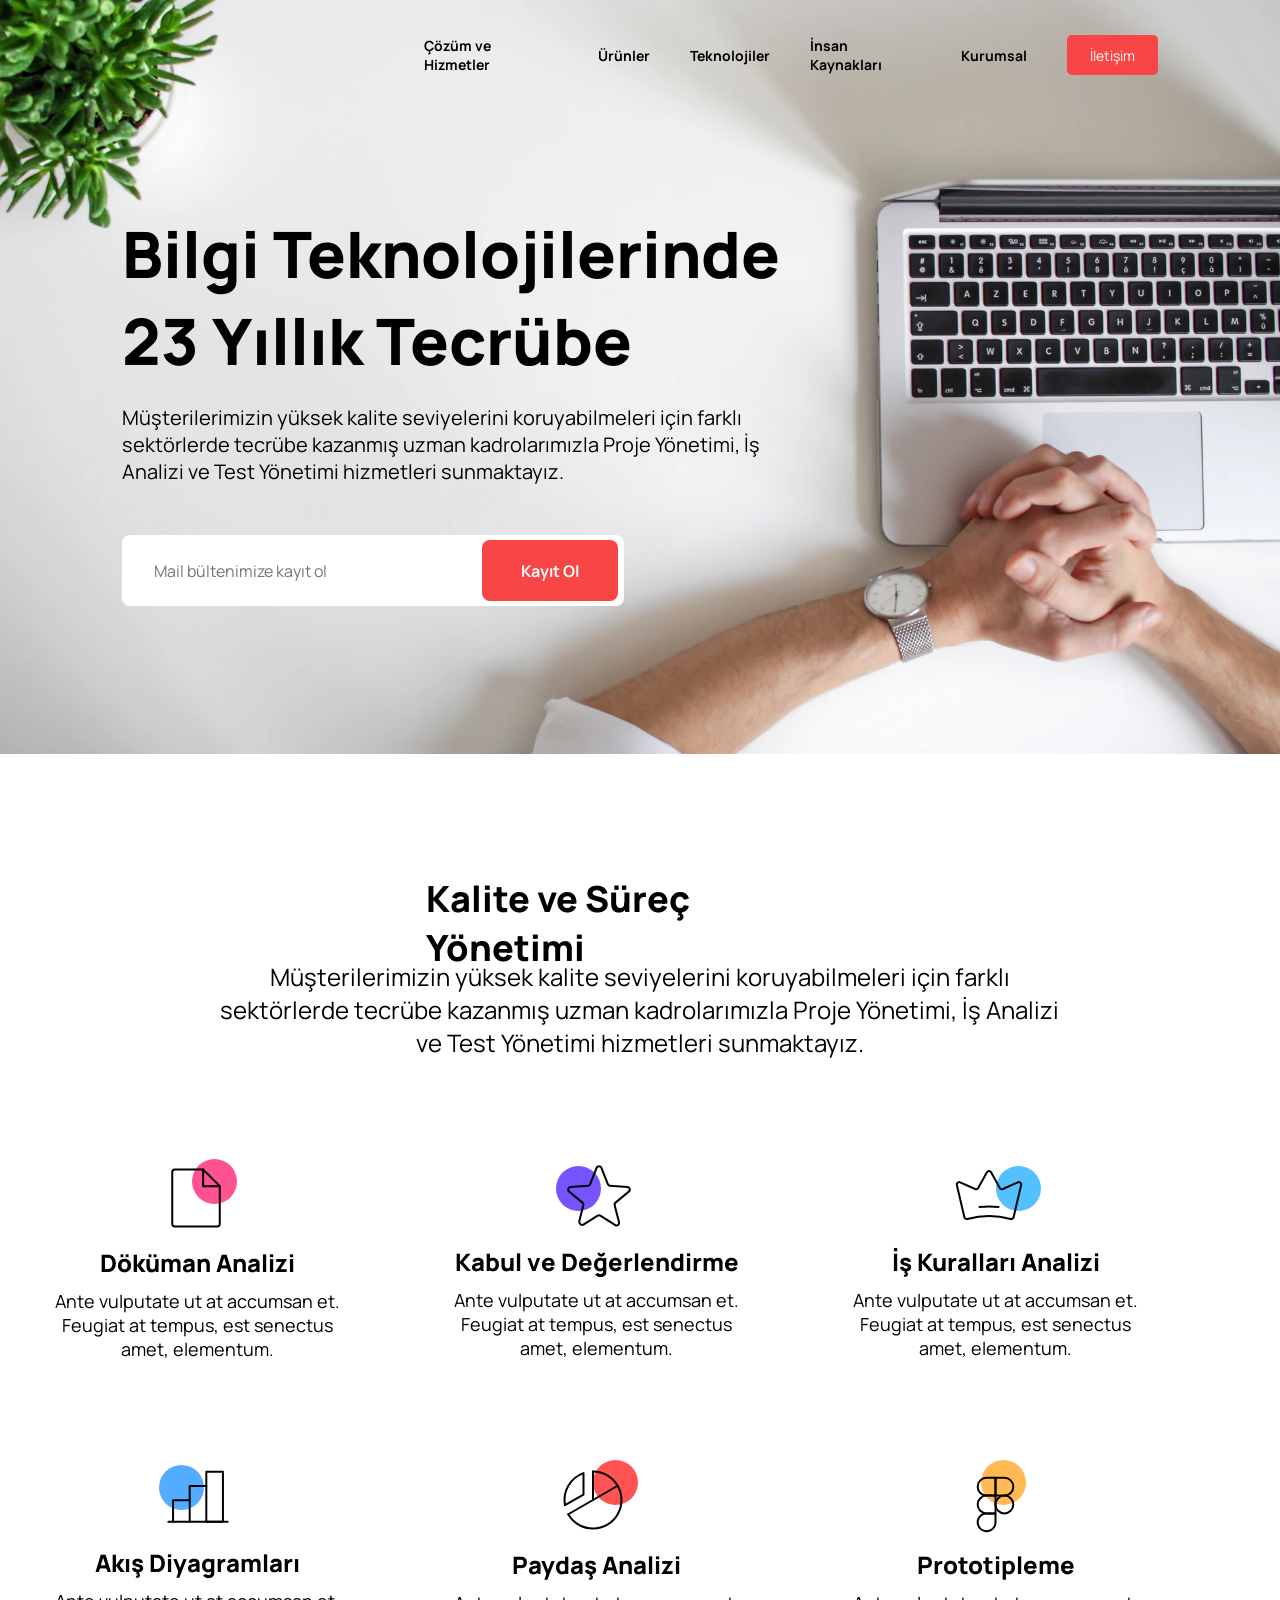
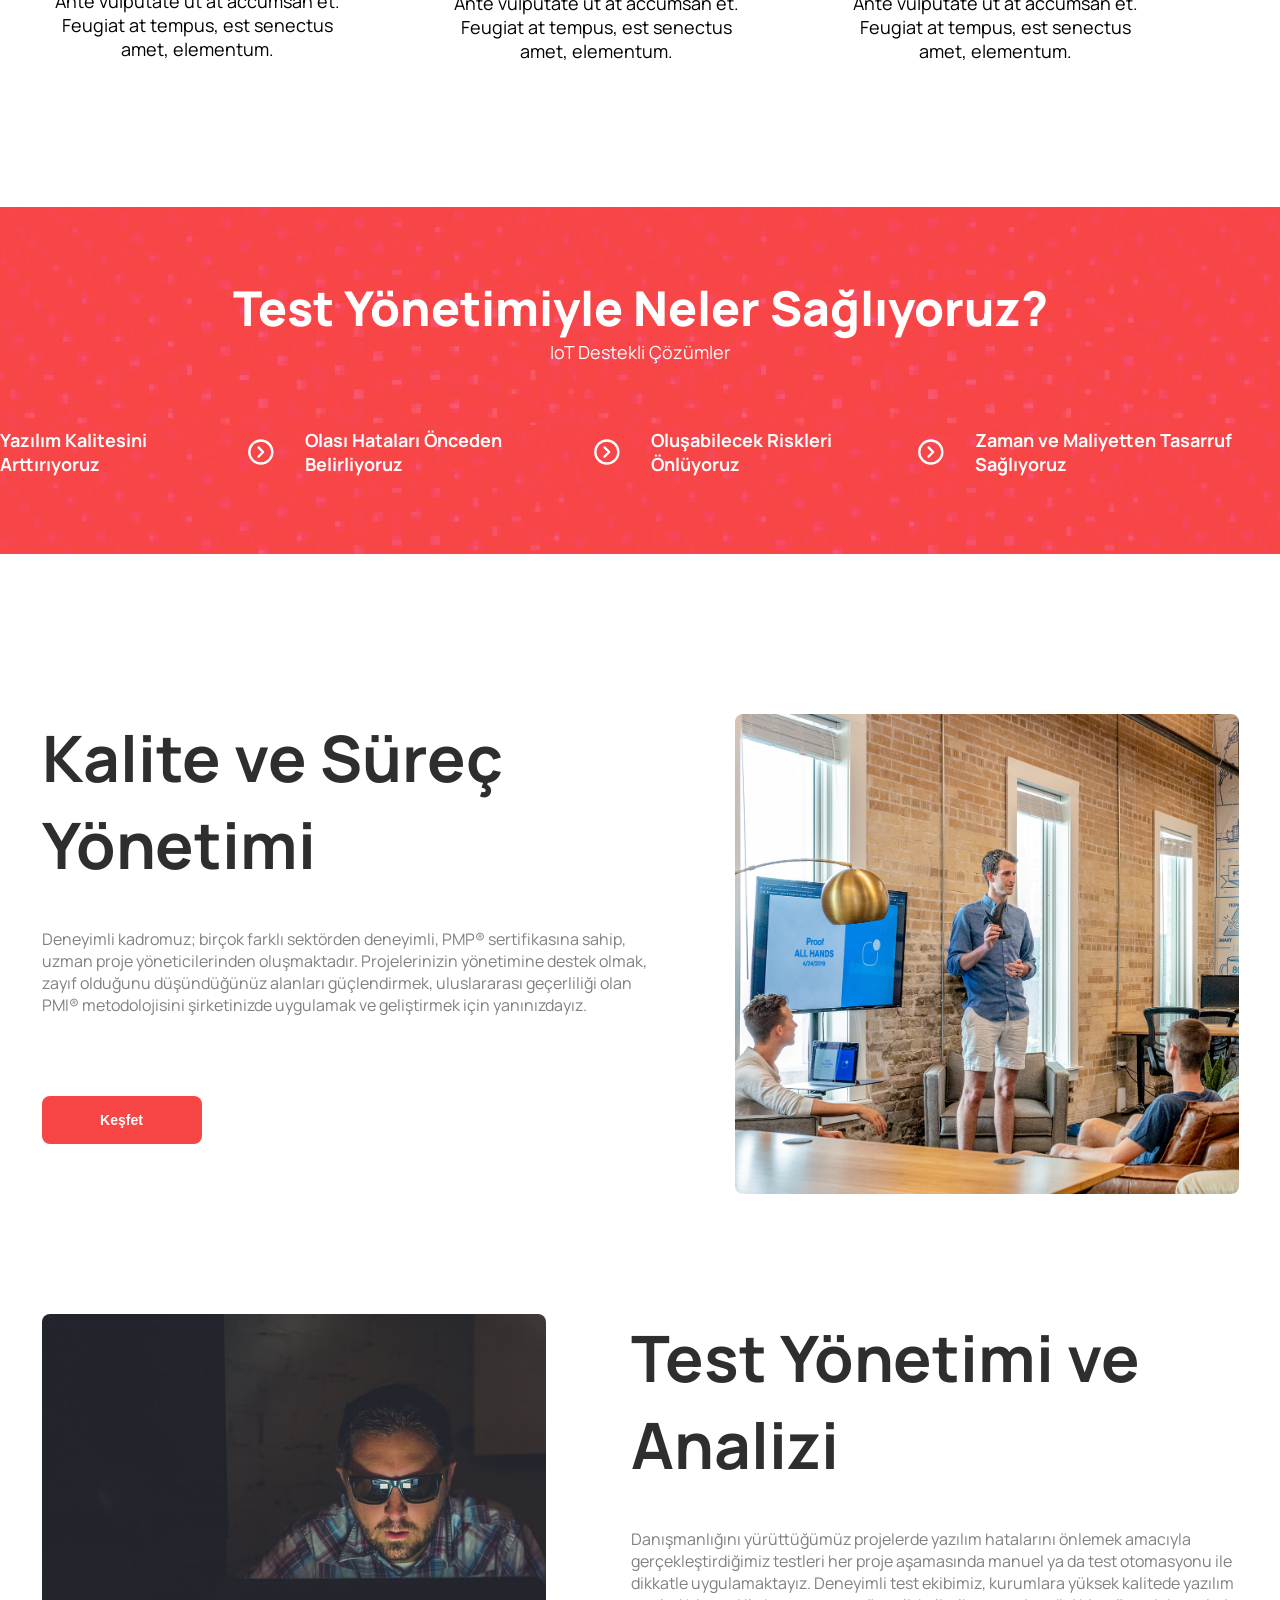
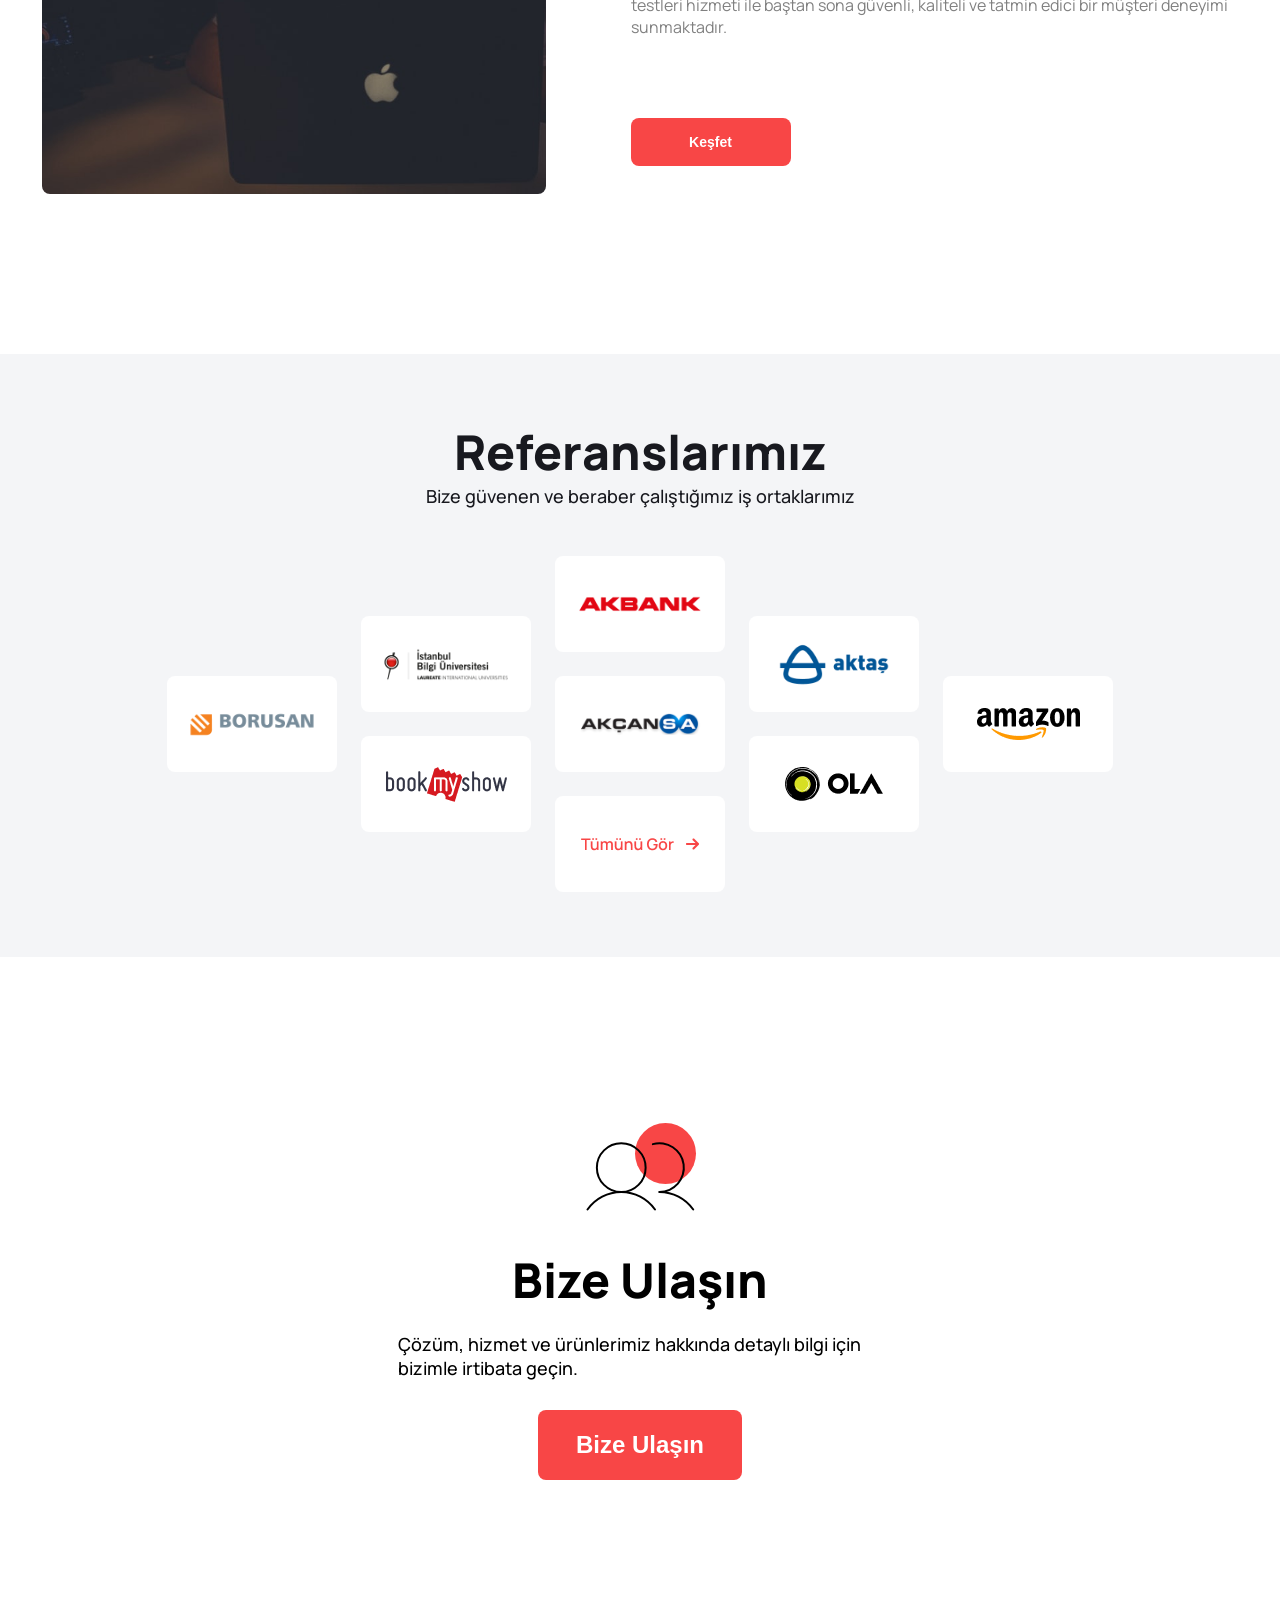
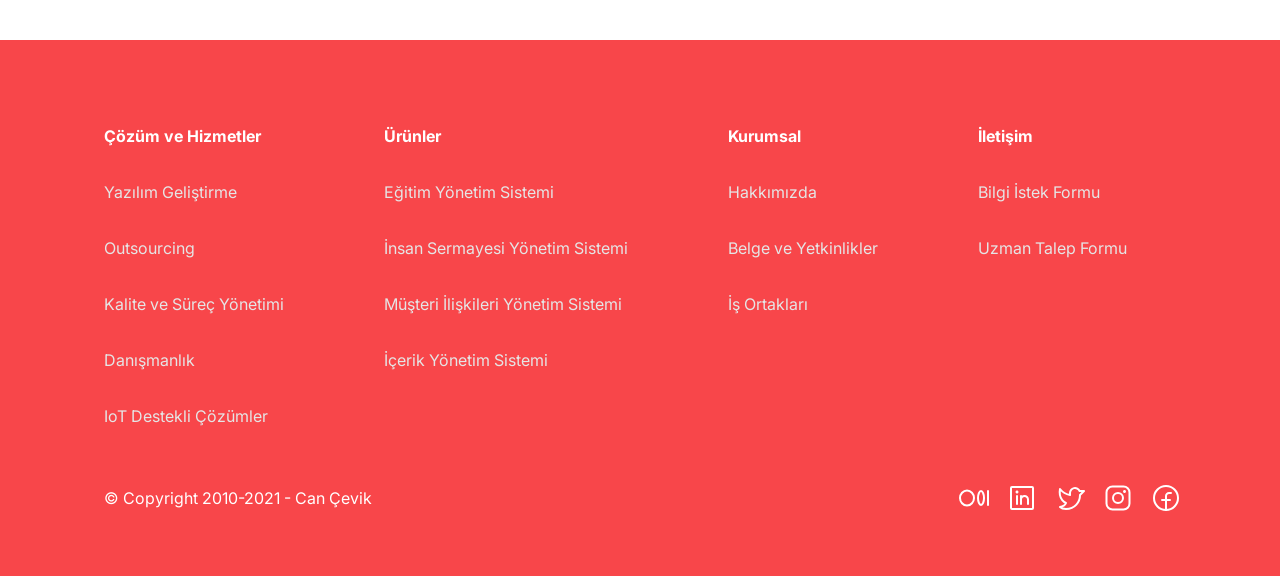
==== index.html @ 9c5945ae "2r tusul" ====
<!doctype html>
<html lang="en">
  <head>
    <meta charset="UTF-8" />
    <meta name="viewport" content="width=device-width, initial-scale=1.0" />
    <title>2r tusul</title>
    <link rel="preconnect" href="https://fonts.googleapis.com" />
    <link rel="preconnect" href="https://fonts.gstatic.com" crossorigin />
    <link
      href="https://fonts.googleapis.com/css2?family=Inter:ital,opsz,wght@0,14..32,100..900;1,14..32,100..900&display=swap"
      rel="stylesheet"
    />
    <link rel="preconnect" href="https://fonts.googleapis.com" />
    <link rel="preconnect" href="https://fonts.gstatic.com" crossorigin />
    <link
      href="https://fonts.googleapis.com/css2?family=Inter:ital,opsz,wght@0,14..32,100..900;1,14..32,100..900&family=Manrope:wght@200..800&display=swap"
      rel="stylesheet"
    />
    <link rel="stylesheet" href="style.css" />
  </head>
  <body>
    <div class="box1">
      <header>
        <nav>
          <div class="nav1">
            <p>Çözüm ve Hizmetler</p>
            <p>Ürünler</p>
            <p>Teknolojiler</p>
            <p>İnsan Kaynakları</p>
            <p>Kurumsal</p>
            <svg
              class="menu"
              xmlns="http://www.w3.org/2000/svg"
              width="32"
              height="32"
              viewBox="0 0 24 24"
              fill="none"
              stroke="currentColor"
              stroke-width="2"
              stroke-linecap="round"
              stroke-linejoin="round"
              class="lucide lucide-menu preview-icon"
            >
              <path d="M4 5h16" />
              <path d="M4 12h16" />
              <path d="M4 19h16" />
            </svg>
          </div>
          <div class="nav2">İletişim</div>
        </nav>
      </header>
      <section>
        <h1>Bilgi Teknolojilerinde 23 Yıllık Tecrübe</h1>
        <p class="sectionp">
          Müşterilerimizin yüksek kalite seviyelerini koruyabilmeleri için
          farklı sektörlerde tecrübe kazanmış uzman kadrolarımızla Proje
          Yönetimi, İş Analizi ve Test Yönetimi hizmetleri sunmaktayız.
        </p>
        <div>
          <input
            class="sectiondivp"
            type="email"
            placeholder="Mail bültenimize kayıt ol"
          />
          <button class="sectionbutton">Kayıt Ol</button>
        </div>
      </section>
    </div>

    <div class="box2">
      <div class="box2a">
        <h2>Kalite ve Süreç Yönetimi</h2>
        <p>
          Müşterilerimizin yüksek kalite seviyelerini koruyabilmeleri için
          farklı sektörlerde tecrübe kazanmış uzman kadrolarımızla Proje
          Yönetimi, İş Analizi ve Test Yönetimi hizmetleri sunmaktayız.
        </p>
      </div>

      <div class="box2b">
        <div class="box2b1">
          <div class="box2b1a"></div>
          <div class="box2b1b">
            <h3>Döküman Analizi</h3>
            <p class="box2bp">
              Ante vulputate ut at accumsan et. Feugiat at tempus, est senectus
              amet, elementum.
            </p>
          </div>
        </div>

        <div class="box2b2">
          <div class="box2b2a"></div>
          <div class="box2b2b">
            <h3>Kabul ve Değerlendirme</h3>
            <p class="box2bpp">
              Ante vulputate ut at accumsan et. Feugiat at tempus, est senectus
              amet, elementum.
            </p>
          </div>
        </div>

        <div class="box2b3">
          <div class="box2b3a"></div>
          <div class="box2b3b">
            <h3>İş Kuralları Analizi</h3>
            <p class="box2bpp">
              Ante vulputate ut at accumsan et. Feugiat at tempus, est senectus
              amet, elementum.
            </p>
          </div>
        </div>

        <div class="box2b4">
          <div class="box2b4a"></div>
          <div class="box2b4b">
            <h3>Akış Diyagramları</h3>
            <p class="box2bpp">
              Ante vulputate ut at accumsan et. Feugiat at tempus, est senectus
              amet, elementum.
            </p>
          </div>
        </div>

        <div class="box2b5">
          <div class="box2b5a"></div>
          <div class="box2b5b">
            <h3>Paydaş Analizi</h3>
            <p class="box2bpp">
              Ante vulputate ut at accumsan et. Feugiat at tempus, est senectus
              amet, elementum.
            </p>
          </div>
        </div>

        <div class="box2b6">
          <div class="box2b6a"></div>
          <div class="box2b6b">
            <h3>Prototipleme</h3>
            <p class="box2bpp">
              Ante vulputate ut at accumsan et. Feugiat at tempus, est senectus
              amet, elementum.
            </p>
          </div>
        </div>
      </div>
    </div>

    <div class="box3">
      <div class="box3a">
        <h2>Test Yönetimiyle Neler Sağlıyoruz?</h2>
        <p>IoT Destekli Çözümler</p>
      </div>
      <div class="box3b">
        <p>Yazılım Kalitesini Arttırıyoruz</p>
        <svg
          xmlns="http://www.w3.org/2000/svg"
          width="32"
          height="32"
          viewBox="0 0 24 24"
          fill="none"
          stroke="currentColor"
          stroke-width="2"
          stroke-linecap="round"
          stroke-linejoin="round"
          class="lucide lucide-circle-chevron-right preview-icon"
        >
          <circle cx="12" cy="12" r="10" />
          <path d="m10 8 4 4-4 4" />
        </svg>
        <p>Olası Hataları Önceden Belirliyoruz</p>
        <svg
          xmlns="http://www.w3.org/2000/svg"
          width="32"
          height="32"
          viewBox="0 0 24 24"
          fill="none"
          stroke="currentColor"
          stroke-width="2"
          stroke-linecap="round"
          stroke-linejoin="round"
          class="lucide lucide-circle-chevron-right preview-icon"
        >
          <circle cx="12" cy="12" r="10" />
          <path d="m10 8 4 4-4 4" />
        </svg>
        <p>Oluşabilecek Riskleri Önlüyoruz</p>
        <svg
          xmlns="http://www.w3.org/2000/svg"
          width="32"
          height="32"
          viewBox="0 0 24 24"
          fill="none"
          stroke="currentColor"
          stroke-width="2"
          stroke-linecap="round"
          stroke-linejoin="round"
          class="lucide lucide-circle-chevron-right preview-icon"
        >
          <circle cx="12" cy="12" r="10" />
          <path d="m10 8 4 4-4 4" />
        </svg>
        <p>Zaman ve Maliyetten Tasarruf Sağlıyoruz</p>
      </div>
    </div>
    <div class="box4">
      <div class="box4a">
        <div class="box4a1">
          <h1>Kalite ve Süreç Yönetimi</h1>
          <p>
            Deneyimli kadromuz; birçok farklı sektörden deneyimli, PMP®
            sertifikasına sahip, uzman proje yöneticilerinden oluşmaktadır.
            Projelerinizin yönetimine destek olmak, zayıf olduğunu düşündüğünüz
            alanları güçlendirmek, uluslararası geçerliliği olan PMI®
            metodolojisini şirketinizde uygulamak ve geliştirmek için
            yanınızdayız.
          </p>
          <button>Keşfet</button>
        </div>
        <div class="box4a2"></div>
      </div>
      <div class="box4b">
        <div class="box4b1"></div>
        <div class="box4b2">
          <h1 class="box4b2h1">Test Yönetimi ve Analizi</h1>
          <h1 class="box4b2h11">Kalite ve Süreç Yönetimi</h1>
          <p class="box4b2p">
            Danışmanlığını yürüttüğümüz projelerde yazılım hatalarını önlemek
            amacıyla gerçekleştirdiğimiz testleri her proje aşamasında manuel ya
            da test otomasyonu ile dikkatle uygulamaktayız. Deneyimli test
            ekibimiz, kurumlara yüksek kalitede yazılım testleri hizmeti ile
            baştan sona güvenli, kaliteli ve tatmin edici bir müşteri deneyimi
            sunmaktadır.
          </p>
          <p class="box4b2pp">
            Deneyimli kadromuz; birçok farklı sektörden deneyimli, PMP®
            sertifikasına sahip, uzman proje yöneticilerinden oluşmaktadır.
            Projelerinizin yönetimine destek olmak, zayıf olduğunu düşündüğünüz
            alanları güçlendirmek, uluslararası geçerliliği olan PMI®
            metodolojisini şirketinizde uygulamak ve geliştirmek için
            yanınızdayız.
          </p>
          <button>Keşfet</button>
        </div>
      </div>
    </div>
    <div class="box5">
      <div class="box5a">
        <h2>Referanslarımız</h2>
        <p>Bize güvenen ve beraber çalıştığımız iş ortaklarımız</p>
      </div>
      <div class="box5b">
        <div class="box5b1">
          <img class="box5b1img" src="./box5b1.png" alt="" />
        </div>
        <div class="box5b2">
          <div class="box5b2a">
            <img class="box5b2img1" src="./box5b2a.png" alt="" />
          </div>
          <div class="box5b2b">
            <img class="box5b2img2" src="./box5b2b.png" alt="" />
          </div>
        </div>
        <div class="box5b3">
          <div class="box5b3a">
            <img class="box5b3img1" src="./box5b3a.png" alt="" />
          </div>
          <div class="box5b3b">
            <img class="box5b3img2" src="./box5b3b.png" alt="" />
          </div>
          <div class="box5b3c">
            <img class="box5b3img3" src="./box5b3c.png" alt="" />
          </div>
        </div>
        <div class="box5b4">
          <div class="box5b4a">
            <img class="box5b4img1" src="./box5b4a.png" alt="" />
          </div>
          <div class="box5b4b">
            <img class="box5b4img2" src="./box5b4b.png" alt="" />
          </div>
        </div>
        <div class="box5b5">
          <img class="box5b5img" src="./box5b5.png" alt="" />
        </div>
      </div>
    </div>
    <div class="box6">
      <div class="box6div"></div>
      <h2>Bize Ulaşın</h2>
      <p>
        Çözüm, hizmet ve ürünlerimiz hakkında detaylı bilgi için bizimle
        irtibata geçin.
      </p>
      <button>Bize Ulaşın</button>
    </div>
    <footer>
      <div class="footerdiv1">
        <div class="footerdiv1a">
          <p class="footerdivP">Çözüm ve Hizmetler</p>
          <p>Yazılım Geliştirme</p>
          <p>Outsourcing</p>
          <p>Kalite ve Süreç Yönetimi</p>
          <p>Danışmanlık</p>
          <p>IoT Destekli Çözümler</p>
        </div>
        <div class="footerdiv1b">
          <p class="footerdivP">Ürünler</p>
          <p>Eğitim Yönetim Sistemi</p>
          <p>İnsan Sermayesi Yönetim Sistemi</p>
          <p>Müşteri İlişkileri Yönetim Sistemi</p>
          <p>İçerik Yönetim Sistemi</p>
        </div>
        <div class="footerdiv1c">
          <p class="footerdivP">Kurumsal</p>
          <p>Hakkımızda</p>
          <p>Belge ve Yetkinlikler</p>
          <p>İş Ortakları</p>
        </div>
        <div class="footerdiv1d">
          <p class="footerdivP">İletişim</p>
          <p>Bilgi İstek Formu</p>
          <p>Uzman Talep Formu</p>
        </div>
      </div>
      <div class="footerdiv2">
        <p class="footerp">© Copyright 2010-2021 - Can Çevik</p>
        <div class="footerlogo">
          <img src="./box7aMediumLogo.svg" alt="" />
          <img src="./box7bLinkedinLogo.svg" alt="" />
          <img src="./box7cTwitterLogo.svg" alt="" />
          <img src="./box7dInstagramLogo.svg" alt="" />
          <img src="./box7eFacebookLogo.svg" alt="" />
        </div>
      </div>
    </footer>
  </body>
</html>
---- style.css ----
* {
  padding: 0;
  margin: 0;
  box-sizing: border-box;
}
.box1 {
  height: 754px;
  background-image: url(./2r\ tusul\ box1\ zurag.png);
  background-position: center;
  background-size: cover;
}
header {
  height: 75px;
  display: flex;
  justify-content: flex-end;
  padding-top: 35px;
  padding-right: 122px;
}
nav {
  display: flex;
  gap: 40px;
  align-items: center;
}
.nav1 {
  width: 603px;
  height: 20px;
  gap: 40px;
  font-size: 14px;
  font-weight: 700;
  color: #000000;
  font-family: "manrope";
  display: flex;
  align-items: center;
}
.menu {
  display: none;
}
.nav1 p {
  font-style: "manrope";
  font-size: 14px;
  font-weight: 700;
  color: #000000;
}
.nav2 {
  width: 91px;
  height: 40px;
  background-color: #f84646;
  color: #ffffff;
  font-family: "manrope";
  font-size: 700;
  font-size: 14px;
  display: flex;
  align-items: center;
  justify-content: center;
  border-radius: 5px;
}
section {
  display: flex;
  flex-direction: column;
  gap: 20px;
  width: 787px;
  height: 531px;
  padding-top: 135px;
  padding-left: 122px;
}
section h1 {
  font-size: 64px;
  font-weight: 800;
  font-family: "manrope";
}
.sectionp {
  font-size: 20px;
  font-weight: 400;
  font-family: "manrope";
  padding-bottom: 30px;
}
section div {
  width: 502px;
  height: 73px;
  display: flex;
  align-items: center;
  justify-content: space-between;
  background-color: white;
  border-radius: 8px;
}
.sectiondivp {
  border: 0px;
  width: 210px;
  font-size: 16px;
  font-weight: 400;
  font-family: "manrope";
  padding-left: 32px;
  color: #00000063;
  display: flex;
  align-items: center;
  justify-content: center;
}
.sectionbutton {
  width: 136px;
  height: 61px;
  border-radius: 8px;
  background-color: #f84646;
  display: flex;
  align-items: center;
  justify-content: center;
  margin-right: 6px;
  font-weight: 700;
  font-size: 16px;
  font-family: "manrope";
  color: white;
  border: 0px;
}

.box2 {
  padding: 120px 144px 140px 143px;
  display: flex;
  flex-direction: column;
  justify-content: center;
  align-items: center;
  gap: 90px;
}
.box2a {
  width: 994px;
  display: flex;
  justify-content: center;
  align-items: center;
  flex-direction: column;
  gap: 30px;
}
.box2a h2 {
  width: 428px;
  height: 56px;
  font-weight: 800;
  font-size: 36px;
  font-family: "manrope";
}
.box2a p {
  width: 852px;
  height: 109px;
  text-align: center;
  font-weight: 400;
  font-size: 24px;
  font-family: "manrope";
}
.box2b {
  width: 1200px;
  height: 508px;
  display: flex;
  flex-wrap: wrap;
  gap: 83px;
}
.box2b1 {
  display: flex;
  flex-direction: column;
  justify-conten: center;
  align-items: center;
  gap: 10px;
  width: 316px;
  height: 214px;
}
.box2b1a {
  width: 79px;
  height: 77px;
  background-image: url(./box2:1file-icon.svg);
}
.box2b1b {
  display: flex;
  flex-wrap: wrap;
  justify-content: center;
  gap: 10px;
}
.box2b1b h3 {
  font-family: "manrope";
  font-weight: 800;
  font-size: 24px;
}
.box2bp {
  height: 84px;
  font-weight: 400;
  font-size: 18px;
  font-family: "manrope";
  text-align: center;
}

.box2b2 {
  display: flex;
  flex-direction: column;
  justify-conten: center;
  align-items: center;
  gap: 10px;
  width: 316px;
  height: 203px;
}
.box2b2a {
  width: 81px;
  height: 76px;
  background-image: url(./box2:2od.svg);
}
.box2b2b {
  display: flex;
  flex-wrap: wrap;
  justify-content: center;
  gap: 10px;
}
.box2b2b h3 {
  font-family: "manrope";
  font-weight: 800;
  font-size: 24px;
}
.box2b2b p {
  font-weight: 400;
  font-size: 18px;
  font-family: "manrope";
  text-align: center;
}

.box2b3 {
  display: flex;
  flex-direction: column;
  justify-conten: center;
  align-items: center;
  gap: 10px;
  width: 316px;
  height: 203px;
}
.box2b3a {
  width: 90px;
  height: 76px;
  background-image: url(./box2:3titem.svg);
}
.box2b3b {
  display: flex;
  flex-wrap: wrap;
  justify-content: center;
  gap: 10px;
}
.box2b3b h3 {
  font-family: "manrope";
  font-weight: 800;
  font-size: 24px;
}
.box2b3b p {
  font-weight: 400;
  font-size: 18px;
  font-family: "manrope";
  text-align: center;
}

.box2b4 {
  display: flex;
  flex-direction: column;
  justify-conten: center;
  align-items: center;
  gap: 10px;
  width: 316px;
  height: 203px;
}
.box2b4a {
  width: 77px;
  height: 76px;
  background-image: url(./box2:4chart.svg);
}
.box2b4b {
  display: flex;
  flex-wrap: wrap;
  justify-content: center;
  gap: 10px;
}
.box2b4b h3 {
  font-family: "manrope";
  font-weight: 800;
  font-size: 24px;
}
.box2b4b p {
  font-weight: 400;
  font-size: 18px;
  font-family: "manrope";
  text-align: center;
}

.box2b5 {
  display: flex;
  flex-direction: column;
  justify-conten: center;
  align-items: center;
  gap: 10px;
  width: 316px;
  height: 203px;
}
.box2b5a {
  width: 83px;
  height: 78px;
  background-image: url(./box2:5pie-chart.svg);
}
.box2b5b {
  display: flex;
  flex-wrap: wrap;
  justify-content: center;
  gap: 10px;
}
.box2b5b h3 {
  font-family: "manrope";
  font-weight: 800;
  font-size: 24px;
}
.box2b5b p {
  font-weight: 400;
  font-size: 18px;
  font-family: "manrope";
  text-align: center;
}

.box2b6 {
  display: flex;
  flex-direction: column;
  justify-conten: center;
  align-items: center;
  gap: 10px;
  width: 316px;
  height: 203px;
}
.box2b6a {
  width: 67px;
  height: 78px;
  background-image: url(./box2:6figma-logo.svg);
}
.box2b6b {
  display: flex;
  flex-wrap: wrap;
  justify-content: center;
  gap: 10px;
}
.box2b6b h3 {
  font-family: "manrope";
  font-weight: 800;
  font-size: 24px;
}
.box2b6b p {
  font-weight: 400;
  font-size: 18px;
  font-family: "manrope";
  text-align: center;
}

.box3 {
  display: flex;
  justify-content: center;
  flex-direction: column;
  align-items: center;
  gap: 64px;
  padding: 68px 0px 78px 0px;
  background-image: url(./box3background.png);
}
.box3a {
  display: flex;
  flex-direction: column;
  justify-content: center;
  align-items: center;
}
.box3a h2 {
  font-weight: 800;
  font-size: 48px;
  font-family: "manrope";
  color: white;
}
.box3a p {
  font-weight: 400;
  font-size: 18px;
  font-family: "manrope";
  color: white;
}
.box3b {
  display: flex;
  color: white;
  align-items: center;
  justify-content: center;
  gap: 30px;
}
.box3b p {
  font-weight: 700;
  font-size: 18px;
  font-family: "manrope";
}
.box3b svg {
  width:;
  height:;
}

.box4 {
  display: flex;
  flex-direction: column;
  align-items: center;
  justify-content: center;
  font-family: "manrope";
  padding: 160px 122px;
  gap: 120px;
}
.box4a {
  display: flex;
  gap: 85px;
}
.box4a1 {
  width: 608px;
  height: 480px;
}
.box4a1 h1 {
  color: #2e2e2e;
  font-weight: 700;
  font-size: 64px;
}
.box4a1 p {
  color: #808080;
  padding-top: 40px;
  padding-bottom: 80px;
  font-weight: 400;
  font-size: 16px;
}
.box4a1 button {
  width: 160px;
  height: 48px;
  background-color: #f84646;
  border-radius: 8px;
  display: flex;
  align-items: center;
  justify-content: center;
  color: white;
  font-weight: 600;
  font-size: 14px;
  border: 0px;
}
.box4a2 {
  width: 504px;
  height: 480px;
  background-image: url(./box4:1.png);
  ackground-position: center;
  background-size: cover;
  border-radius: 8px;
}

.box4b {
  display: flex;
  gap: 85px;
}
.box4b2 {
  width: 608px;
  height: 480px;
}
.box4b2h1 {
  color: #2e2e2e;
  font-weight: 700;
  font-size: 64px;
}
.box4b2h11 {
  font-weight: 700;
  font-size: 58px;
  font-family: "manrope";
  color: #2e2e2e;
  display: none;
}
.box4b2p {
  color: #808080;
  padding-top: 40px;
  padding-bottom: 80px;
  font-weight: 400;
  font-size: 16px;
}
.box4b2pp {
  color: #808080;
  font-weight: 400;
  font-size: 14px;
  display: none;
}
.box4b2 button {
  width: 160px;
  height: 48px;
  background-color: #f84646;
  border-radius: 8px;
  display: flex;
  align-items: center;
  justify-content: center;
  color: white;
  font-weight: 600;
  font-size: 14px;
  border: 0px;
}
.box4b1 {
  width: 504px;
  height: 480px;
  background-image: url(./box4:2.jpg);
  ackground-position: center;
  background-size: cover;
  border-radius: 8px;
}

.box5 {
  height: 603px;
  display: flex;
  flex-direction: column;
  gap: 48px;
  align-items: center;
  justify-content: center;
  background-color: #f4f5f7;
  font-family: "manrope";
}
.box5a {
  display: flex;
  flex-direction: column;
  align-items: center;
}
.box5a h2 {
  font-weight: 800;
  font-size: 48px;
  color: #18191f;
}
.box5a p {
  font-weight: 500;
  font-size: 18px;
  color: #18191f;
}
.box5b {
  align-items: center;
  display: flex;
  gap: 24px;
}
.box5b1 {
  display: flex;
  align-items: center;
  justify-content: center;
  background-color: white;
  border-radius: 8px;
  width: 170px;
  height: 96px;
}
.box5b1img {
  width: 134px;
  height: 67px;
}

.box5b2 {
  display: flex;
  flex-direction: column;
  gap: 24px;
  align-items: center;
  justify-content: center;
  width: 170px;
  height: 216px;
}
.box5b2a {
  display: flex;
  align-items: center;
  justify-content: center;
  width: 170px;
  height: 96px;
  background-color: white;
  border-radius: 8px;
}
.box5b2img1 {
  width: 134px;
  height: 67px;
}
.box5b2b {
  display: flex;
  align-items: center;
  justify-content: center;
  width: 170px;
  height: 96px;
  background-color: white;
  border-radius: 8px;
}
.box5b2img2 {
  width: 123px;
  height: 37px;
}

.box5b3 {
  display: flex;
  flex-direction: column;
  gap: 24px;
  align-items: center;
  justify-content: center;
  width: 170px;
  height: 336px;
}
.box5b3a {
  display: flex;
  align-items: center;
  justify-content: center;
  width: 170px;
  height: 96px;
  background-color: white;
  border-radius: 8px;
}
.box5b3img1 {
  width: 132px;
  height: 66px;
}
.box5b3b {
  display: flex;
  align-items: center;
  justify-content: center;
  width: 170px;
  height: 96px;
  background-color: white;
  border-radius: 8px;
}
.box5b3img2 {
  width: 132px;
  height: 66px;
}
.box5b3c {
  display: flex;
  align-items: center;
  justify-content: center;
  width: 170px;
  height: 96px;
  background-color: white;
  border-radius: 8px;
}
.box5b3img3 {
  width: 167px;
  height: 52px;
}

.box5b4 {
  display: flex;
  flex-direction: column;
  gap: 24px;
  align-items: center;
  justify-content: center;
  width: 170px;
  height: 216px;
}
.box5b4a {
  display: flex;
  align-items: center;
  justify-content: center;
  width: 170px;
  height: 96px;
  background-color: white;
  border-radius: 8px;
}
.box5b4img1 {
  width: 118px;
  height: 59px;
}
.box5b4b {
  display: flex;
  align-items: center;
  justify-content: center;
  width: 170px;
  height: 96px;
  background-color: white;
  border-radius: 8px;
}
.box5b4img2 {
  width: 98px;
  height: 34px;
}

.box5b5 {
  display: flex;
  align-items: center;
  justify-content: center;
  background-color: white;
  border-radius: 8px;
  width: 170px;
  height: 96px;
}
.box5b5img {
  width: 103px;
  height: 32px;
}

.box6 {
  display: flex;
  align-items: center;
  justify-content: center;
  flex-direction: column;
  padding: 160px 398px;
}
.box6div {
  width: 120px;
  height: 120px;
  background-image: url(./box6\ UsersLogo.svg);
  background-position: center;
  background-size: cover;
}
.box6 h2 {
  padding-top: 10px;
  font-weight: 800;
  font-size: 48px;
  font-family: "manrope";
}
.box6 p {
  padding-top: 20px;
  padding-bottom: 30px;
  font-weight: 500;
  font-size: 18px;
  font-family: "manrope";
}
.box6 button {
  width: 204px;
  height: 70px;
  border-radius: 8px;
  background-color: #f84646;
  border: 0px;
  display: flex;
  align-items: center;
  justify-content: center;
  color: white;
  font-weight: 600;
  font-size: 24px;
}

footer {
  font-size: 16px;
  font-family: "inter";
  height: 536px;
  background-color: #f8464a;
}
.footerdiv1 {
  display: flex;
  align-items: flex-start;
  gap: 100px;
  padding-top: 80px;
  padding-left: 104px;
}
.footerdivP {
  font-weight: 700;
  color: white;
}
.footerdiv1a {
  color: #e5e5e5;
  display: flex;
  flex-direction: column;
  gap: 24px;
  align-items: flex-start;
}
.footerdiv1a p {
  display: flex;
  align-items: center;
  height: 32px;
}
.footerdiv1b {
  color: #e5e5e5;
  display: flex;
  flex-direction: column;
  gap: 24px;
  align-items: flex-start;
}
.footerdiv1b p {
  display: flex;
  align-items: center;
  height: 32px;
}
.footerdiv1c {
  color: #e5e5e5;
  display: flex;
  flex-direction: column;
  gap: 24px;
  align-items: flex-start;
}
.footerdiv1c p {
  display: flex;
  align-items: center;
  height: 32px;
}
.footerdiv1d {
  color: #e5e5e5;
  display: flex;
  flex-direction: column;
  gap: 24px;
  align-items: flex-start;
}
.footerdiv1d p {
  display: flex;
  align-items: center;
  height: 32px;
}
.footerdiv2 {
  padding-right: 98px;
  padding-top: 50px;
  padding-left: 104px;
  display: flex;
  align-items: center;
  justify-content: space-between;
}
.footerp {
  color: white;
  font-weight: 400;
}
.footerlogo {
  width: 224px;
  height: 32px;
  display: flex;
  gap: 16px;
}
.footerlogo img {
  width: 32px;
  height: 32px;
}

@media (max-width: 1024px) {
  .box1 {
    height: 647px;
  }
  header {
    padding-right: 40px;
  }
  section {
    padding-top: 96px;
    padding-left: 84px;
  }
  section h1 {
    width: 625px;
    height: 147px;
    font-size: 56px;
  }
  .sectionp {
    width: 525px;
    height: 99px;
    font-size: 16px;
    padding: 0px;
  }
  section div {
    width: 422px;
    height: 73px;
  }
  .sectionbutton {
    margin-right: 4px;
    width: 114.33px;
  }
  .box2a p {
    width: 852px;
  }
  .box2b {
    justify-content: center;
    gap: 80px;
    width: 764px;
    height: 798px;
  }
  .box2b1 {
    width: 298px;
    height: 212px;
  }
  .box2b1a {
    width: 81px;
    height: 76px;
  }
  .box2bp {
    width: 298px;
  }
  .box2b2 {
    width: 298px;
    height: 212px;
  }
  .box2b2a {
    width: 81px;
    height: 76px;
  }
  .box2bpp {
    width: 316px;
    height: 84px;
  }
  .box3a {
    width: 826px;
    height: 104px;
    gap: 8px;
  }
  .box3b {
    width: 906px;
    height: 52.77px;
  }
  .box3b p {
    font-size: 14px;
  }
  .box3b svg {
    width: 28.29px;
    height: 27.24px;
  }
  .box4 {
    padding-left: 0px;
    padding-right: 0px;
  }
  .box4a {
    width: 904px;
    height: 404px;
    gap: 0px;
  }
  .box4a1 {
    width: 515px;
    height: 404px;
    display: flex;
    flex-direction: column;
    justify-content: space-between;
  }
  .box4a1 h1 {
    font-size: 58px;
  }
  .box4a1 p {
    width: 428px;
    font-size: 14px;
    padding-top: 20px;
    padding-bottom: 46px;
  }
  .box4a2 {
    width: 424px;
    height: 404px;
    background-position: center;
    background-size: cover;
  }

  .box4b {
    width: 904px;
    height: 404px;
    gap: 56px;
  }
  .box4b2 {
    display: flex;
    flex-direction: column;
    justify-content: space-between;
    width: 515px;
    height: 404px;
  }
  .box4b2h1 {
    display: none;
    font-size: 58px;
  }
  .box4b2h11 {
    width: 424px;
    display: block;
  }
  .box4b2p {
    display: none;
  }
  .box4b2pp {
    display: block;
    width: 428px;
    font-size: 14px;
    padding-top: 20px;
    padding-bottom: 46px;
  }
  .box4b1 {
    background-image: url(./box4b1a.jpg);
    width: 424px;
    height: 404px;
    background-position: center;
    background-size: cover;
  }
  .box5 {
    display: flex;
    flex-direction: column;
    justify-content: flex-start;
  }
  .box5a {
    padding-top: 45px;
  }
  .box6 {
    padding: 160px 189px;
  }
  .footerdiv1 {
    display: flex;
    gap: 49px;
    padding-left: 61px;
  }
  .footerdiv2 {
    padding-left: 61px;
    padding-right: 60px;
  }
}
@media (max-width: 600px) {
}
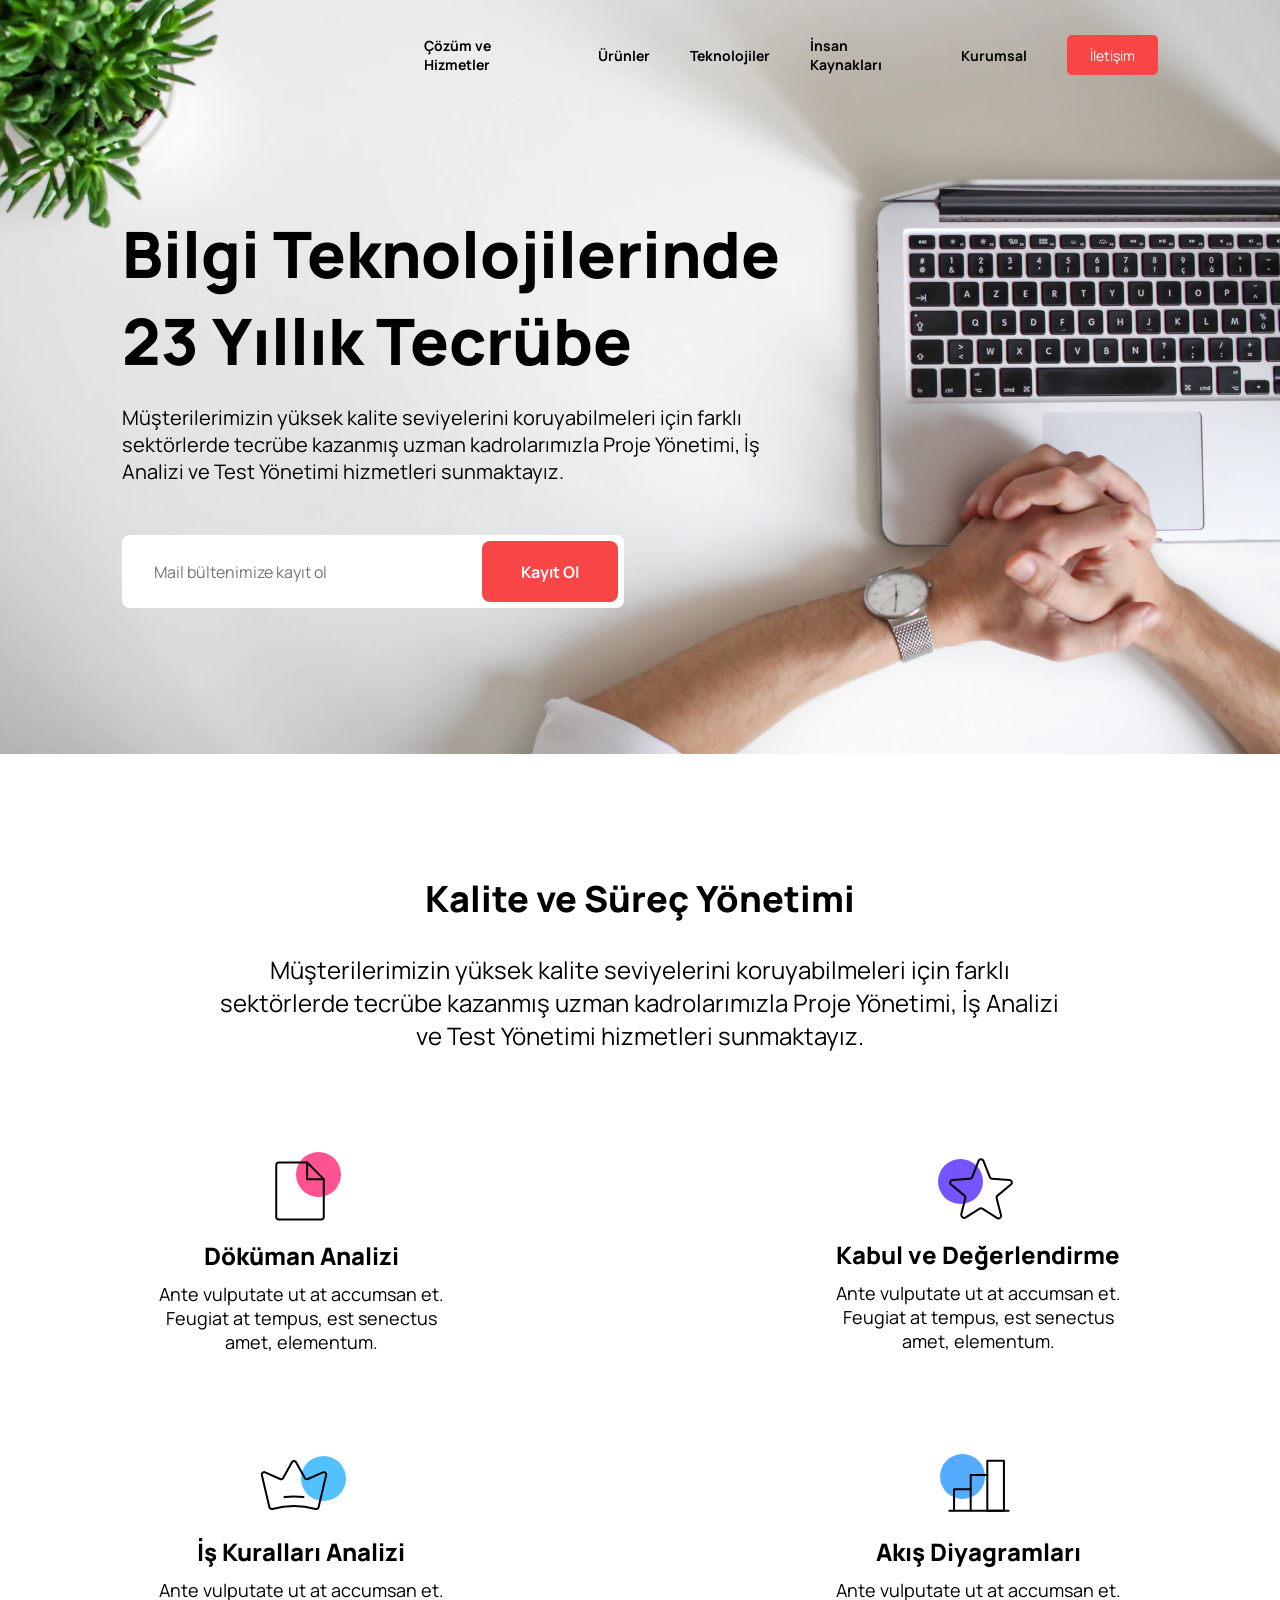
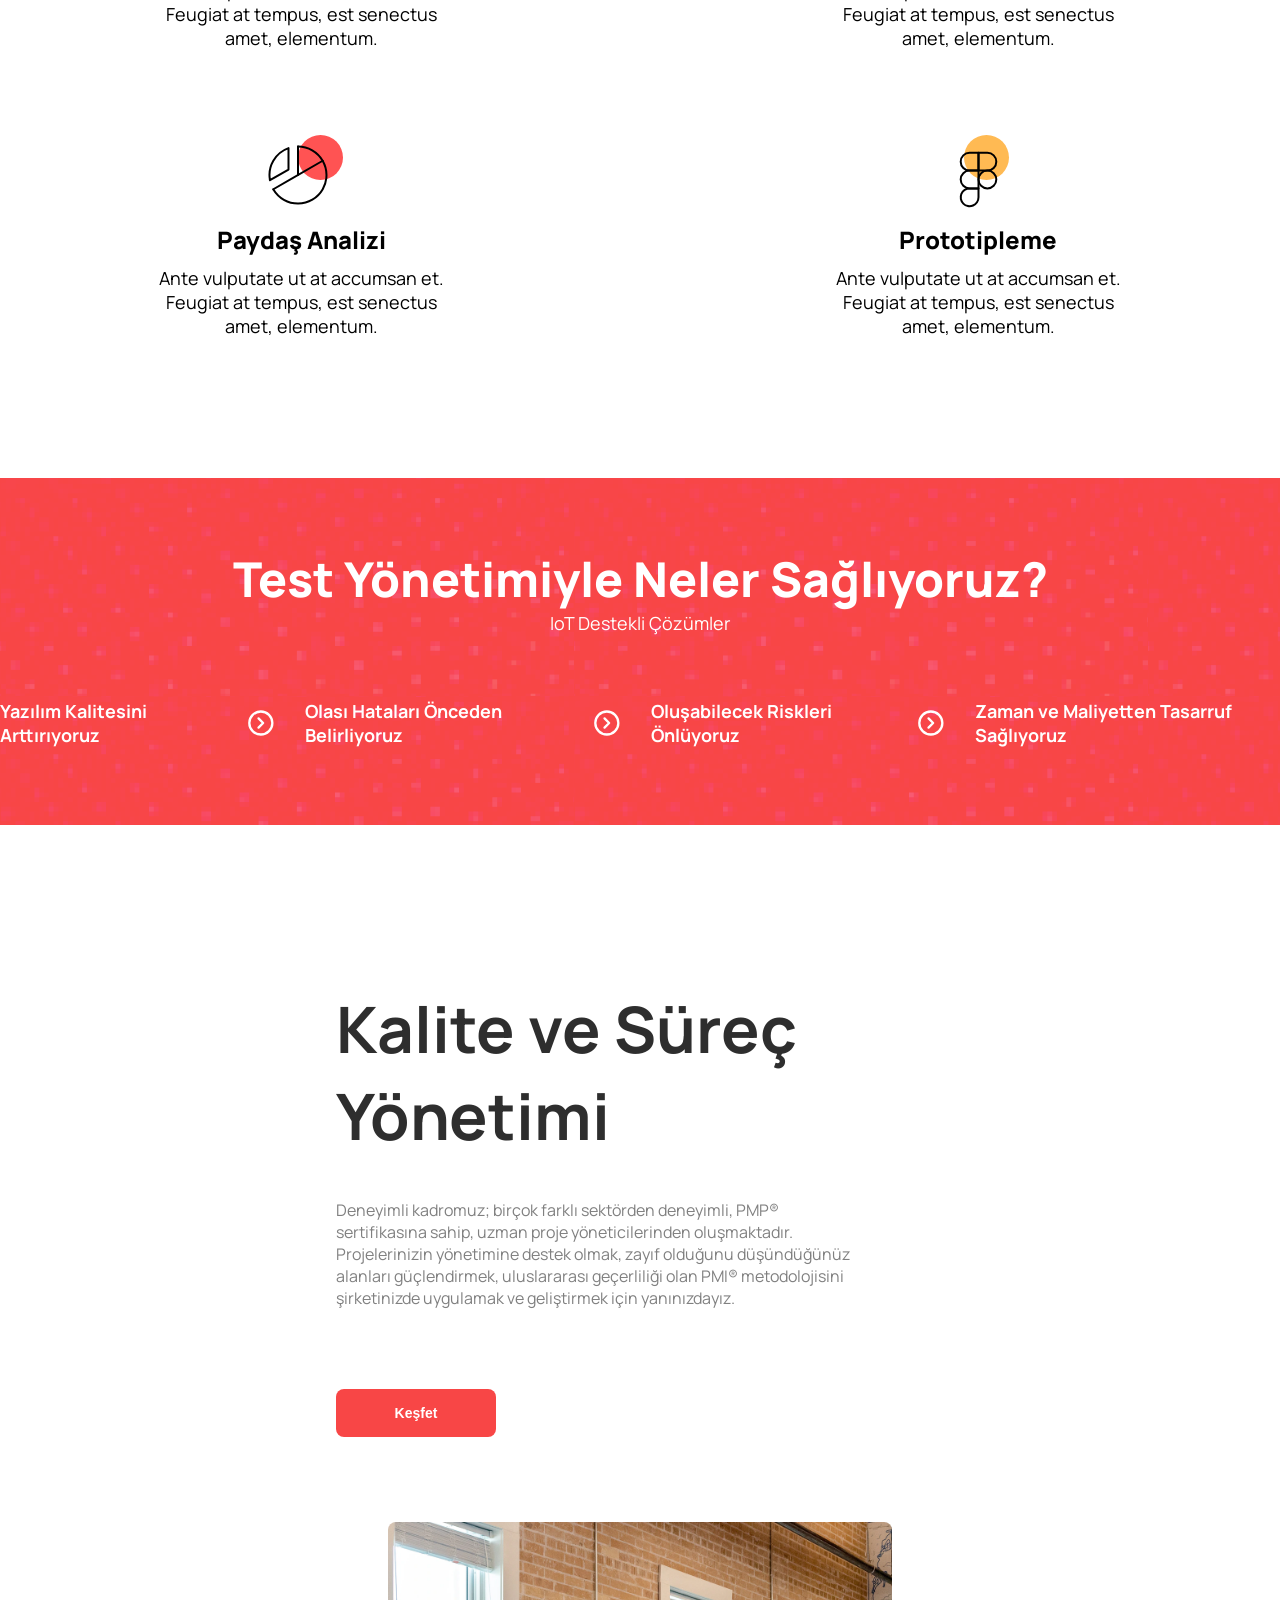
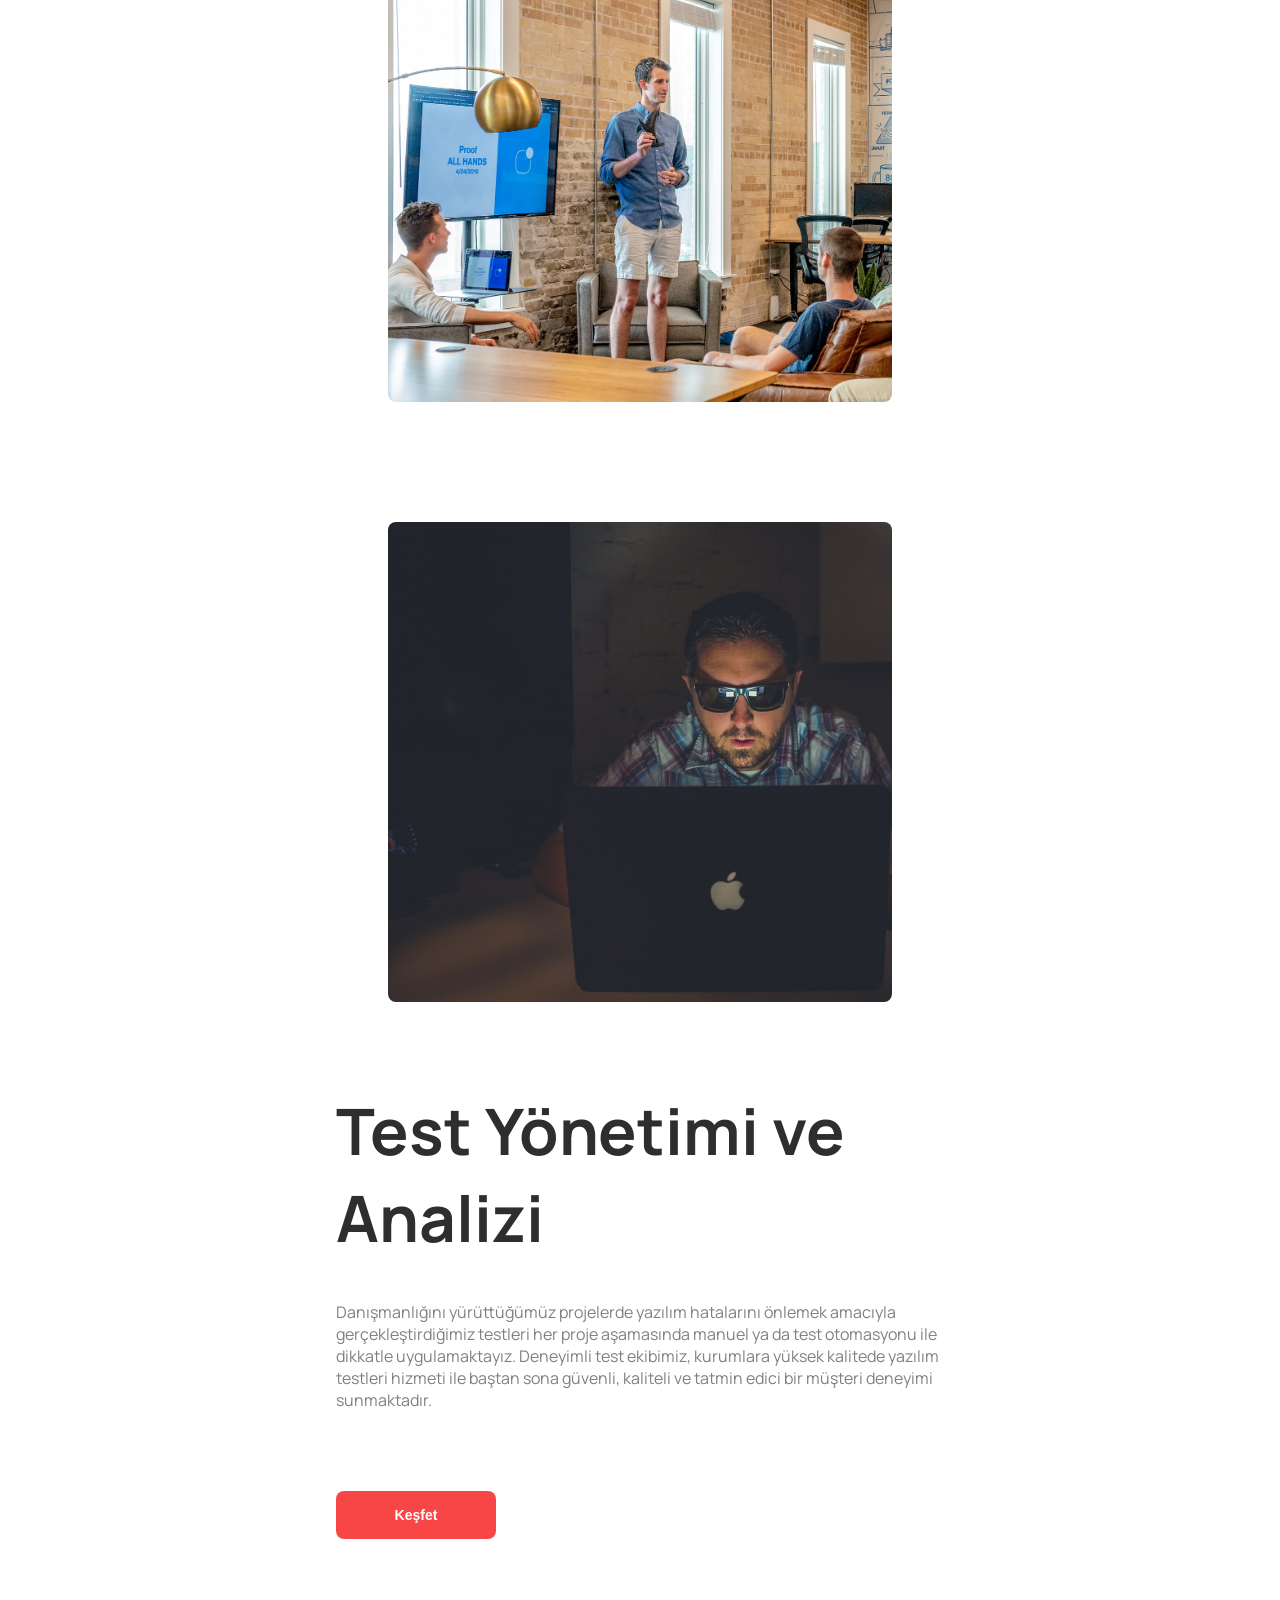
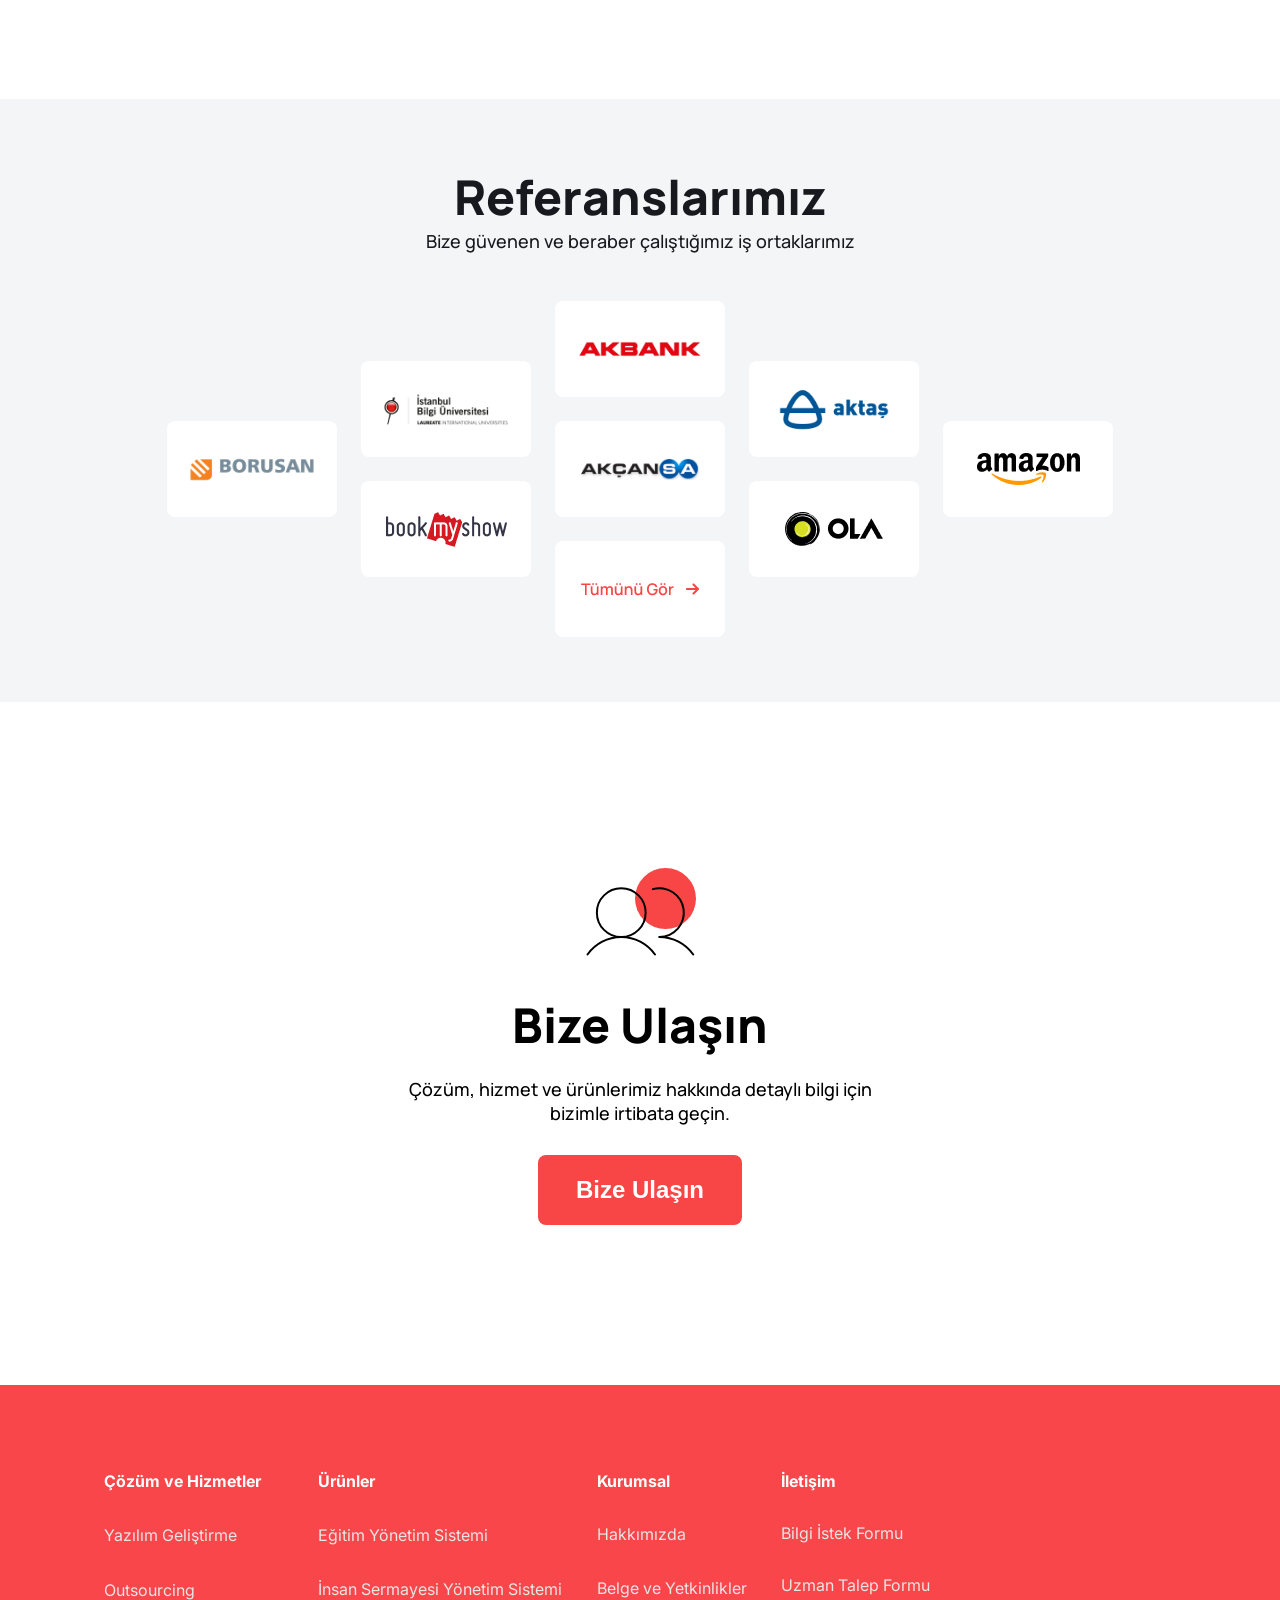
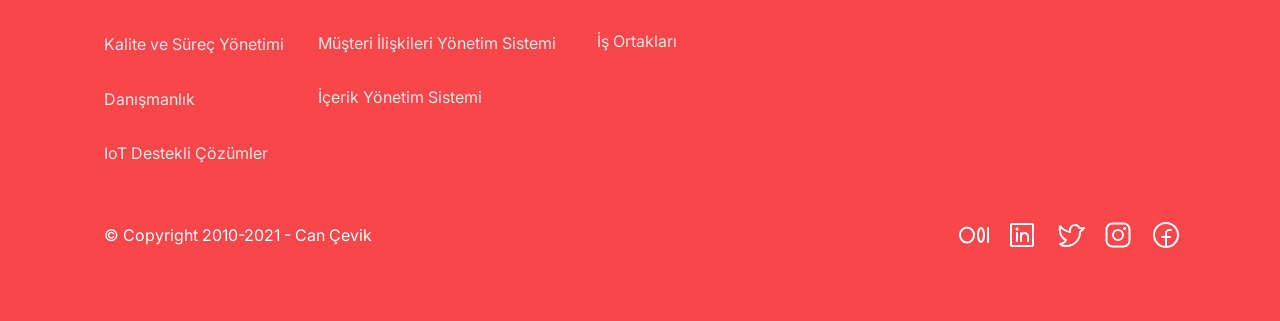
==== commit e827d1da: "2r tusul" ====
--- a/index.html
+++ b/index.html
@@ -221,6 +221,7 @@
       </div>
       <div class="box4b">
         <div class="box4b1"></div>
+        <div class="box4b11"></div>
         <div class="box4b2">
           <h1 class="box4b2h1">Test Yönetimi ve Analizi</h1>
           <h1 class="box4b2h11">Kalite ve Süreç Yönetimi</h1>
--- a/style.css
+++ b/style.css
@@ -8,9 +8,10 @@
   background-image: url(./2r\ tusul\ box1\ zurag.png);
   background-position: center;
   background-size: cover;
+  display: flex;
+  flex-direction: column;
 }
 header {
-  height: 75px;
   display: flex;
   justify-content: flex-end;
   padding-top: 35px;
@@ -20,9 +21,10 @@
   display: flex;
   gap: 40px;
   align-items: center;
+  justify-content: space-between;
 }
 .nav1 {
-  width: 603px;
+  max-width: 603px;
   height: 20px;
   gap: 40px;
   font-size: 14px;
@@ -31,6 +33,7 @@
   font-family: "manrope";
   display: flex;
   align-items: center;
+  justify-content: space-between;
 }
 .menu {
   display: none;
@@ -58,8 +61,7 @@
   display: flex;
   flex-direction: column;
   gap: 20px;
-  width: 787px;
-  height: 531px;
+  max-width: 787px;
   padding-top: 135px;
   padding-left: 122px;
 }
@@ -75,8 +77,8 @@
   padding-bottom: 30px;
 }
 section div {
-  width: 502px;
-  height: 73px;
+  max-width: 502px;
+  max-height: 73px;
   display: flex;
   align-items: center;
   justify-content: space-between;
@@ -85,7 +87,7 @@
 }
 .sectiondivp {
   border: 0px;
-  width: 210px;
+  max-width: 210px;
   font-size: 16px;
   font-weight: 400;
   font-family: "manrope";
@@ -96,6 +98,7 @@
   justify-content: center;
 }
 .sectionbutton {
+  transition: all 2s;
   width: 136px;
   height: 61px;
   border-radius: 8px;
@@ -104,12 +107,18 @@
   align-items: center;
   justify-content: center;
   margin-right: 6px;
+  margin-top: 6px;
+  margin-bottom: 6px;
   font-weight: 700;
   font-size: 16px;
   font-family: "manrope";
   color: white;
   border: 0px;
 }
+.sectionbutton:hover {
+  background: black;
+  transform: scale(2);
+}
 
 .box2 {
   padding: 120px 144px 140px 143px;
@@ -120,7 +129,6 @@
   gap: 90px;
 }
 .box2a {
-  width: 994px;
   display: flex;
   justify-content: center;
   align-items: center;
@@ -128,14 +136,12 @@
   gap: 30px;
 }
 .box2a h2 {
-  width: 428px;
-  height: 56px;
   font-weight: 800;
   font-size: 36px;
   font-family: "manrope";
 }
 .box2a p {
-  width: 852px;
+  max-width: 852px;
   height: 109px;
   text-align: center;
   font-weight: 400;
@@ -143,9 +149,9 @@
   font-family: "manrope";
 }
 .box2b {
-  width: 1200px;
-  height: 508px;
-  display: flex;
+  max-width: 1153px;
+  display: flex;
+  justify-content: space-between;
   flex-wrap: wrap;
   gap: 83px;
 }
@@ -370,11 +376,12 @@
   color: white;
 }
 .box3b {
+  gap: 30px;
+  max-height: 52px;
   display: flex;
   color: white;
   align-items: center;
-  justify-content: center;
-  gap: 30px;
+  justify-content: space-between;
 }
 .box3b p {
   font-weight: 700;
@@ -396,12 +403,18 @@
   gap: 120px;
 }
 .box4a {
+  flex-wrap: wrap;
+  justify-content: center;
+  align-items: center;
   display: flex;
   gap: 85px;
 }
 .box4a1 {
-  width: 608px;
-  height: 480px;
+  display: flex;
+  flex-direction: column;
+  justify-content: space-between;
+  max-width: 608px;
+  max-height: 480px;
 }
 .box4a1 h1 {
   color: #2e2e2e;
@@ -409,6 +422,7 @@
   font-size: 64px;
 }
 .box4a1 p {
+  max-width: 523px;
   color: #808080;
   padding-top: 40px;
   padding-bottom: 80px;
@@ -438,12 +452,18 @@
 }
 
 .box4b {
+  flex-wrap: wrap;
+  justify-content: center;
+  align-items: center;
   display: flex;
   gap: 85px;
 }
 .box4b2 {
-  width: 608px;
-  height: 480px;
+  display: flex;
+  flex-direction: column;
+  justify-content: space-between;
+  max-width: 608px;
+  max-height: 480px;
 }
 .box4b2h1 {
   color: #2e2e2e;
@@ -491,6 +511,9 @@
   background-size: cover;
   border-radius: 8px;
 }
+.box4b11 {
+  display: none;
+}
 
 .box5 {
   height: 603px;
@@ -686,12 +709,17 @@
   background-size: cover;
 }
 .box6 h2 {
+  text-align: center;
+  display: flex;
+  justify-content: center;
+  align-items: center;
   padding-top: 10px;
   font-weight: 800;
   font-size: 48px;
   font-family: "manrope";
 }
 .box6 p {
+  text-align: center;
   padding-top: 20px;
   padding-bottom: 30px;
   font-weight: 500;
@@ -713,27 +741,31 @@
 }
 
 footer {
+  flex-wrap: wrap;
   font-size: 16px;
   font-family: "inter";
   height: 536px;
   background-color: #f8464a;
 }
 .footerdiv1 {
+  max-width: 1034px;
   display: flex;
   align-items: flex-start;
-  gap: 100px;
+  justify-content: space-between;
   padding-top: 80px;
   padding-left: 104px;
+  padding-right: 104px;
 }
 .footerdivP {
   font-weight: 700;
   color: white;
 }
 .footerdiv1a {
+  min-height: 304px;
   color: #e5e5e5;
   display: flex;
   flex-direction: column;
-  gap: 24px;
+  justify-content: space-between;
   align-items: flex-start;
 }
 .footerdiv1a p {
@@ -742,10 +774,11 @@
   height: 32px;
 }
 .footerdiv1b {
+  min-height: 248px;
   color: #e5e5e5;
   display: flex;
   flex-direction: column;
-  gap: 24px;
+  justify-content: space-between;
   align-items: flex-start;
 }
 .footerdiv1b p {
@@ -754,10 +787,11 @@
   height: 32px;
 }
 .footerdiv1c {
+  min-height: 192px;
   color: #e5e5e5;
   display: flex;
   flex-direction: column;
-  gap: 24px;
+  justify-content: space-between;
   align-items: flex-start;
 }
 .footerdiv1c p {
@@ -766,10 +800,11 @@
   height: 32px;
 }
 .footerdiv1d {
+  min-height: 136px;
   color: #e5e5e5;
   display: flex;
   flex-direction: column;
-  gap: 24px;
+  justify-content: space-between;
   align-items: flex-start;
 }
 .footerdiv1d p {
@@ -802,17 +837,30 @@
 
 @media (max-width: 1024px) {
   .box1 {
-    height: 647px;
+    min-width: 398px;
+    max-height: 647px;
   }
   header {
     padding-right: 40px;
   }
+  nav {
+    width: 100%;
+    padding-left: 40px;
+    display: flex;
+    justify-content: space-between;
+  }
+
+  .nav1 p {
+    display: none;
+  }
+  .menu {
+    display: block;
+  }
   section {
-    padding-top: 96px;
-    padding-left: 84px;
+  
   }
   section h1 {
-    width: 625px;
+    width: 100%
     height: 147px;
     font-size: 56px;
   }
@@ -868,7 +916,7 @@
     gap: 8px;
   }
   .box3b {
-    width: 906px;
+    max-width: 906px;
     height: 52.77px;
   }
   .box3b p {
@@ -883,13 +931,17 @@
     padding-right: 0px;
   }
   .box4a {
-    width: 904px;
-    height: 404px;
+    flex-wrap: wrap;
+    display: flex;
+    align-items: center;
+    flex-direction: column;
+    max-width: 904px;
+    max-height: 404px;
     gap: 0px;
   }
   .box4a1 {
-    width: 515px;
-    height: 404px;
+    max-width: 515px;
+    max-height: 404px;
     display: flex;
     flex-direction: column;
     justify-content: space-between;
@@ -904,30 +956,32 @@
     padding-bottom: 46px;
   }
   .box4a2 {
-    width: 424px;
-    height: 404px;
+    max-width: 424px;
+    max-height: 404px;
     background-position: center;
     background-size: cover;
   }
 
   .box4b {
-    width: 904px;
-    height: 404px;
-    gap: 56px;
+    align-items: center;
+    justify-content: space-between;
+    display: flex;
+    flex-wrap: wrap;
+    max-height: 404px;
   }
   .box4b2 {
     display: flex;
     flex-direction: column;
     justify-content: space-between;
-    width: 515px;
-    height: 404px;
+    max-width: 428px;
+    max-height: 404px;
   }
   .box4b2h1 {
     display: none;
     font-size: 58px;
   }
   .box4b2h11 {
-    width: 424px;
+    max-width: 424px;
     display: block;
   }
   .box4b2p {
@@ -941,11 +995,16 @@
     padding-bottom: 46px;
   }
   .box4b1 {
+    display: none;
+  }
+  .box4b11 {
+    display: block;
     background-image: url(./box4b1a.jpg);
     width: 424px;
     height: 404px;
     background-position: center;
     background-size: cover;
+    border-radius: 8px;
   }
   .box5 {
     display: flex;
@@ -968,5 +1027,8 @@
     padding-right: 60px;
   }
 }
-@media (max-width: 600px) {
-}
+@media (max-width: 393px) {
+  .box1 {
+    min-width: 393px;
+  }
+}
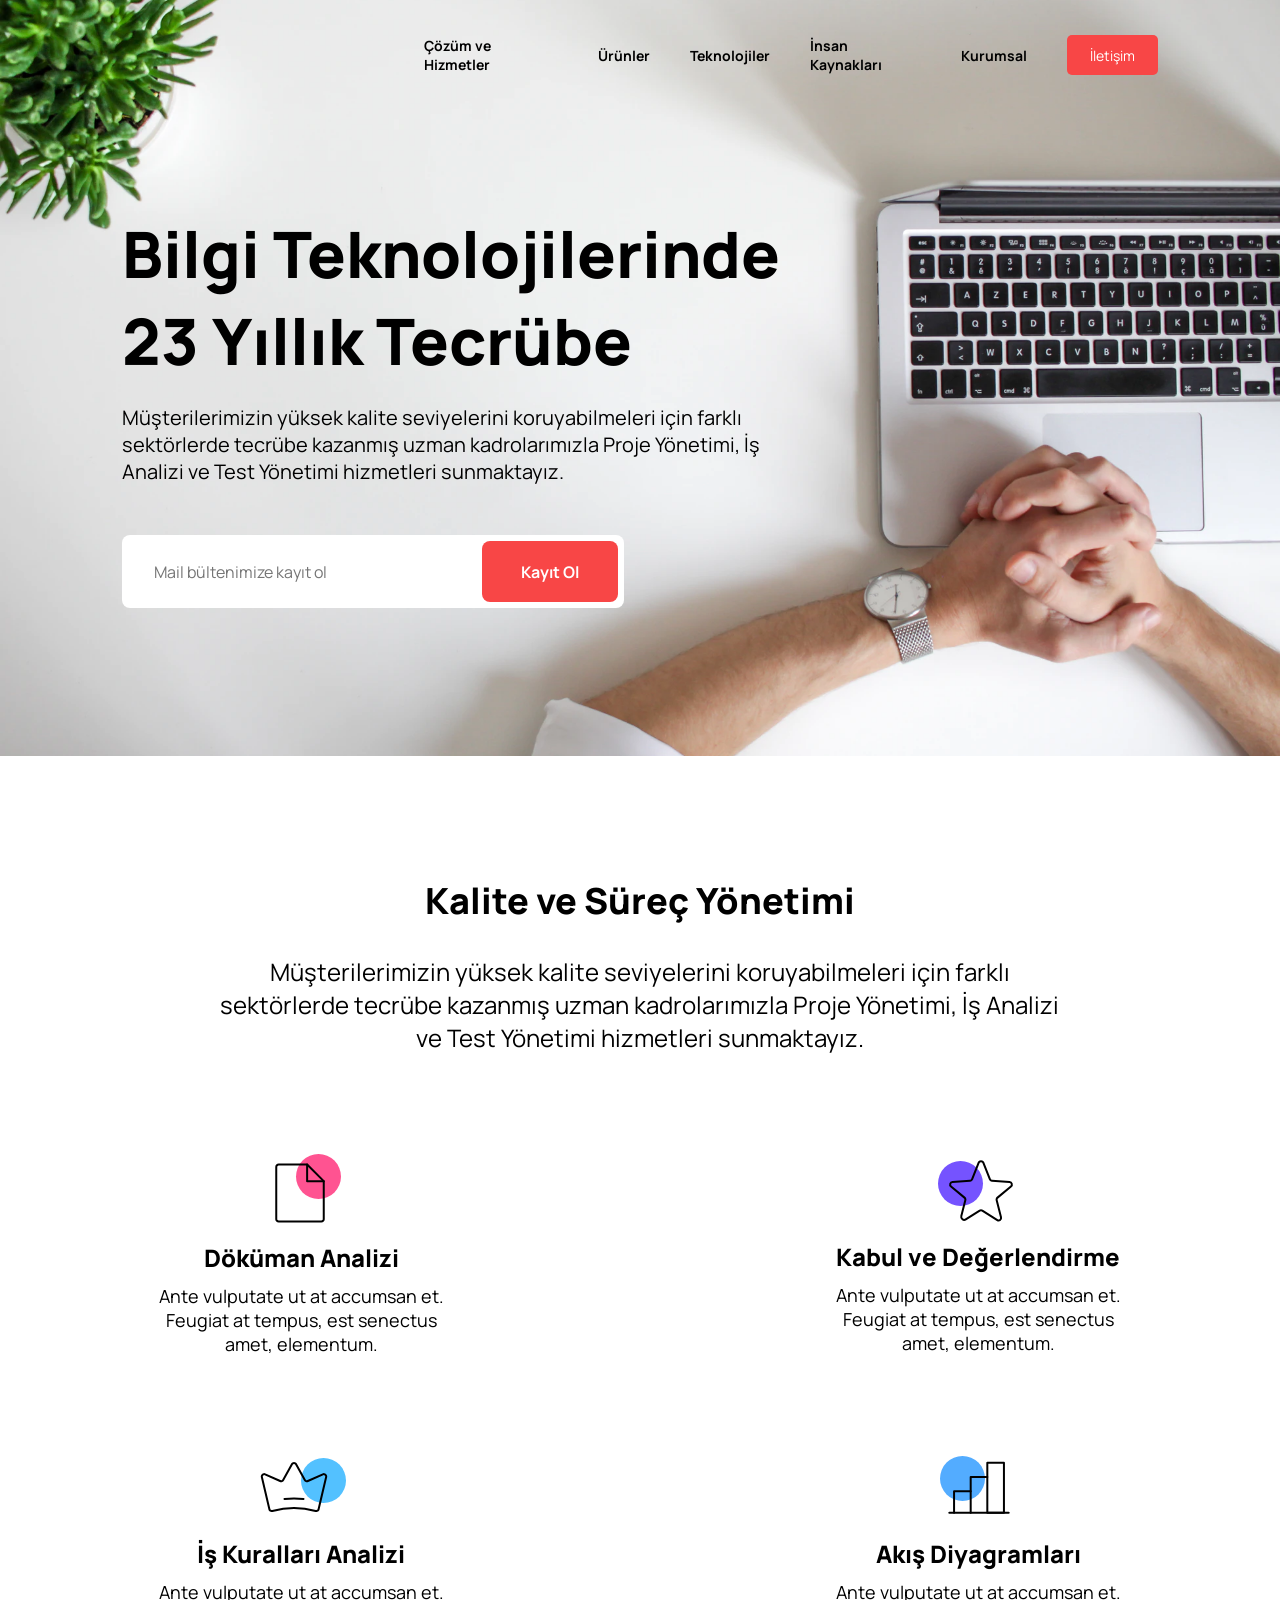
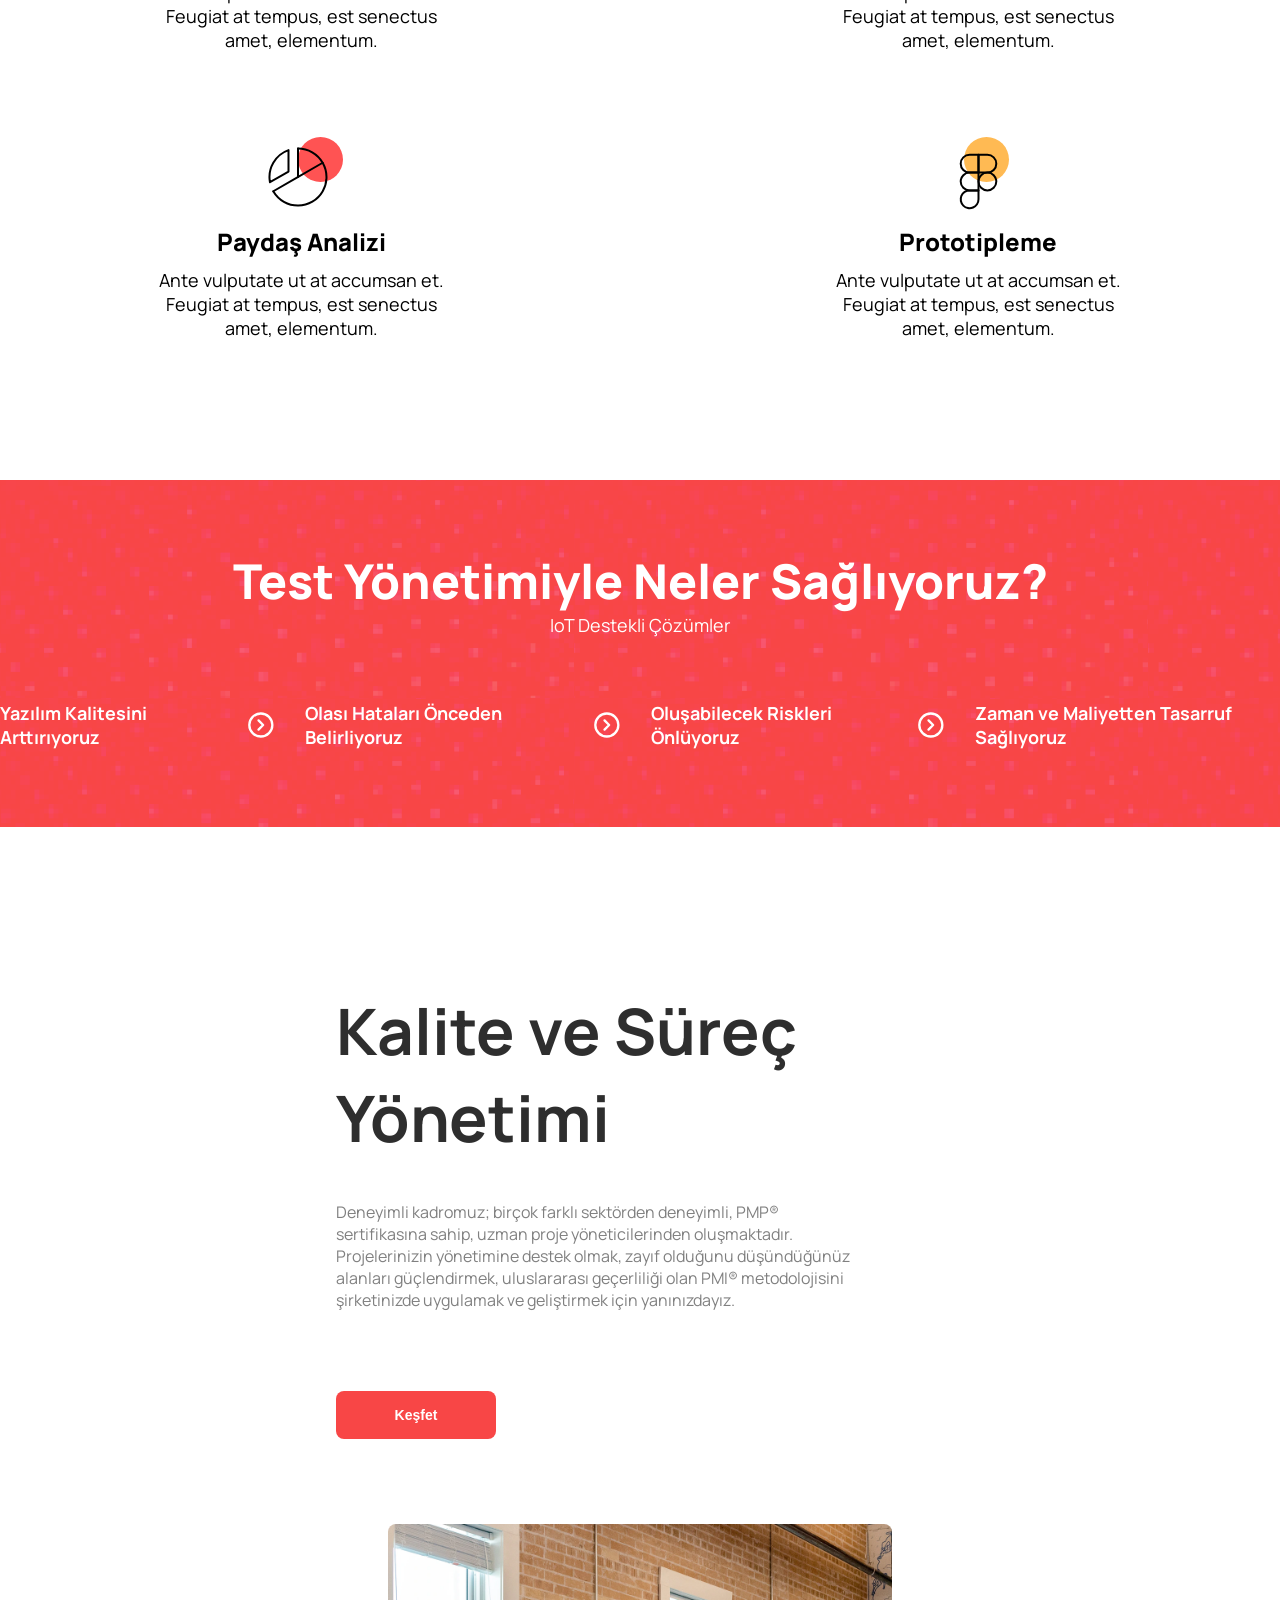
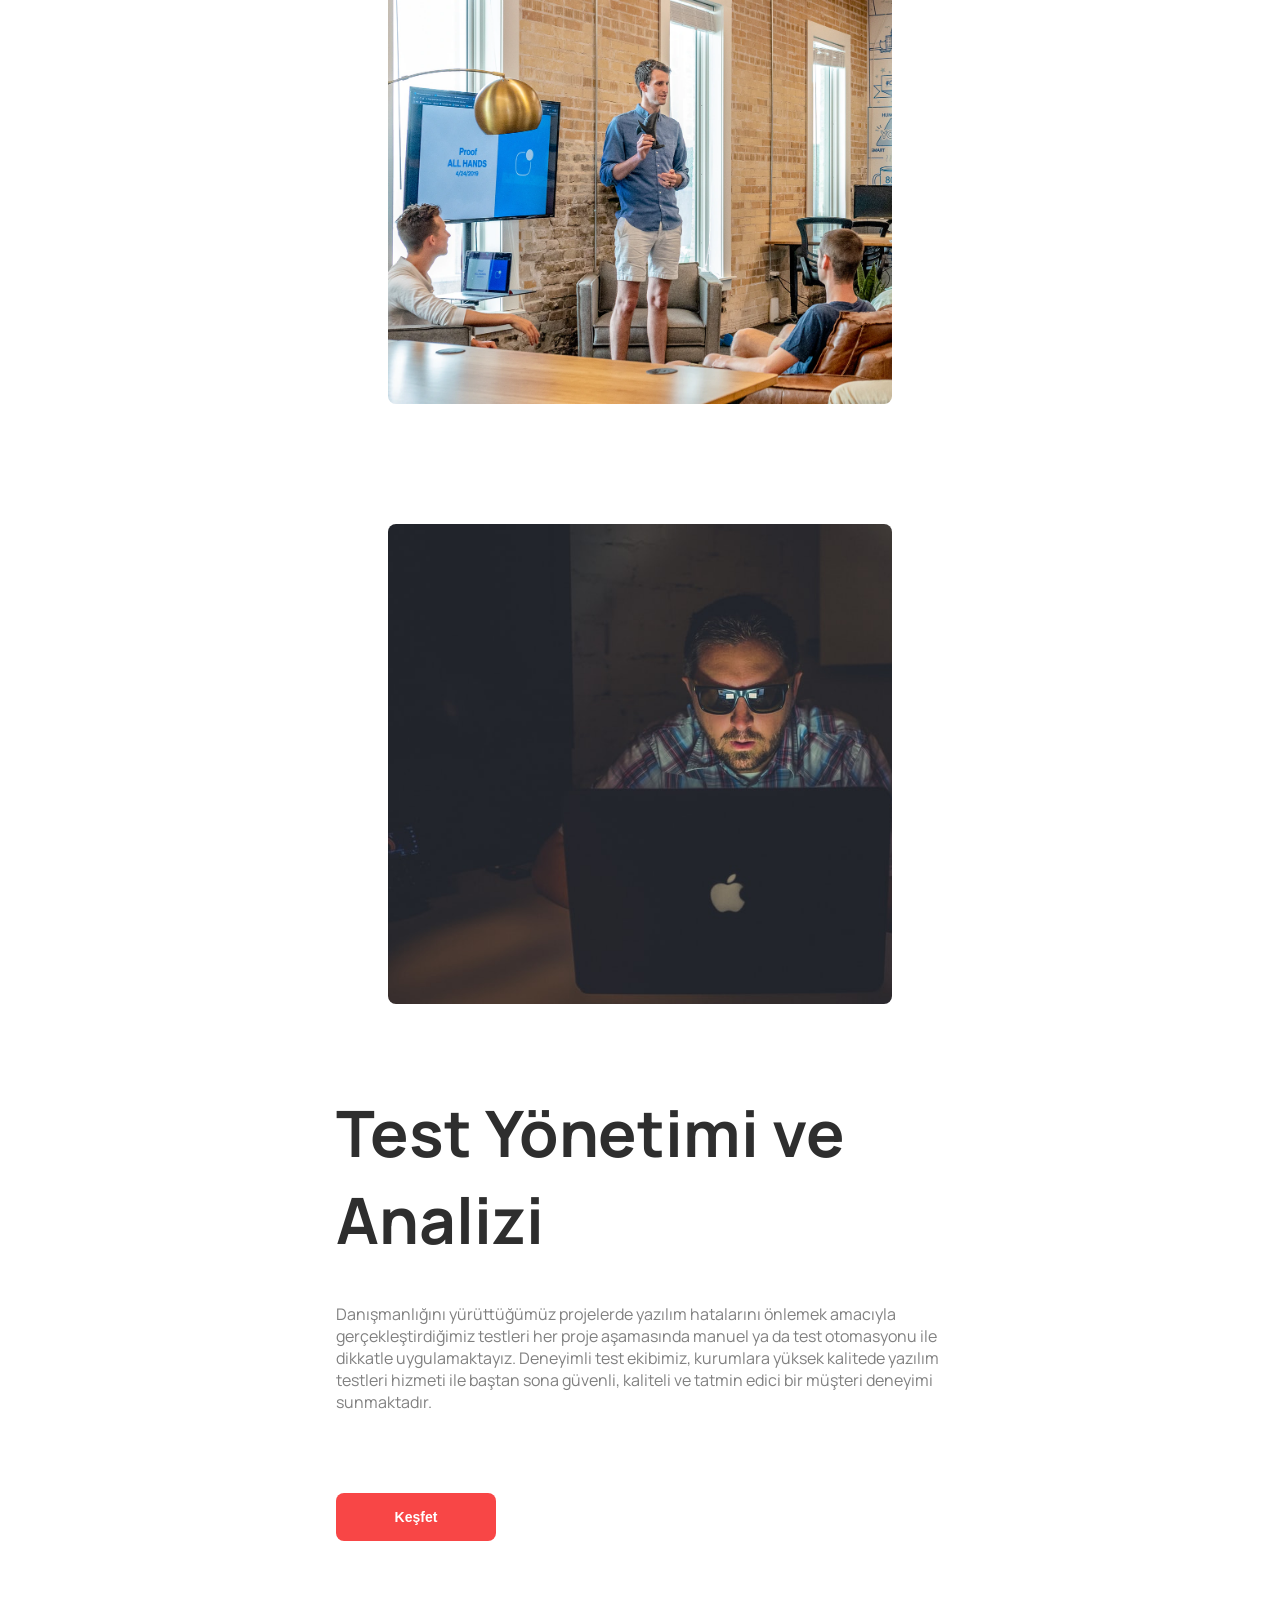
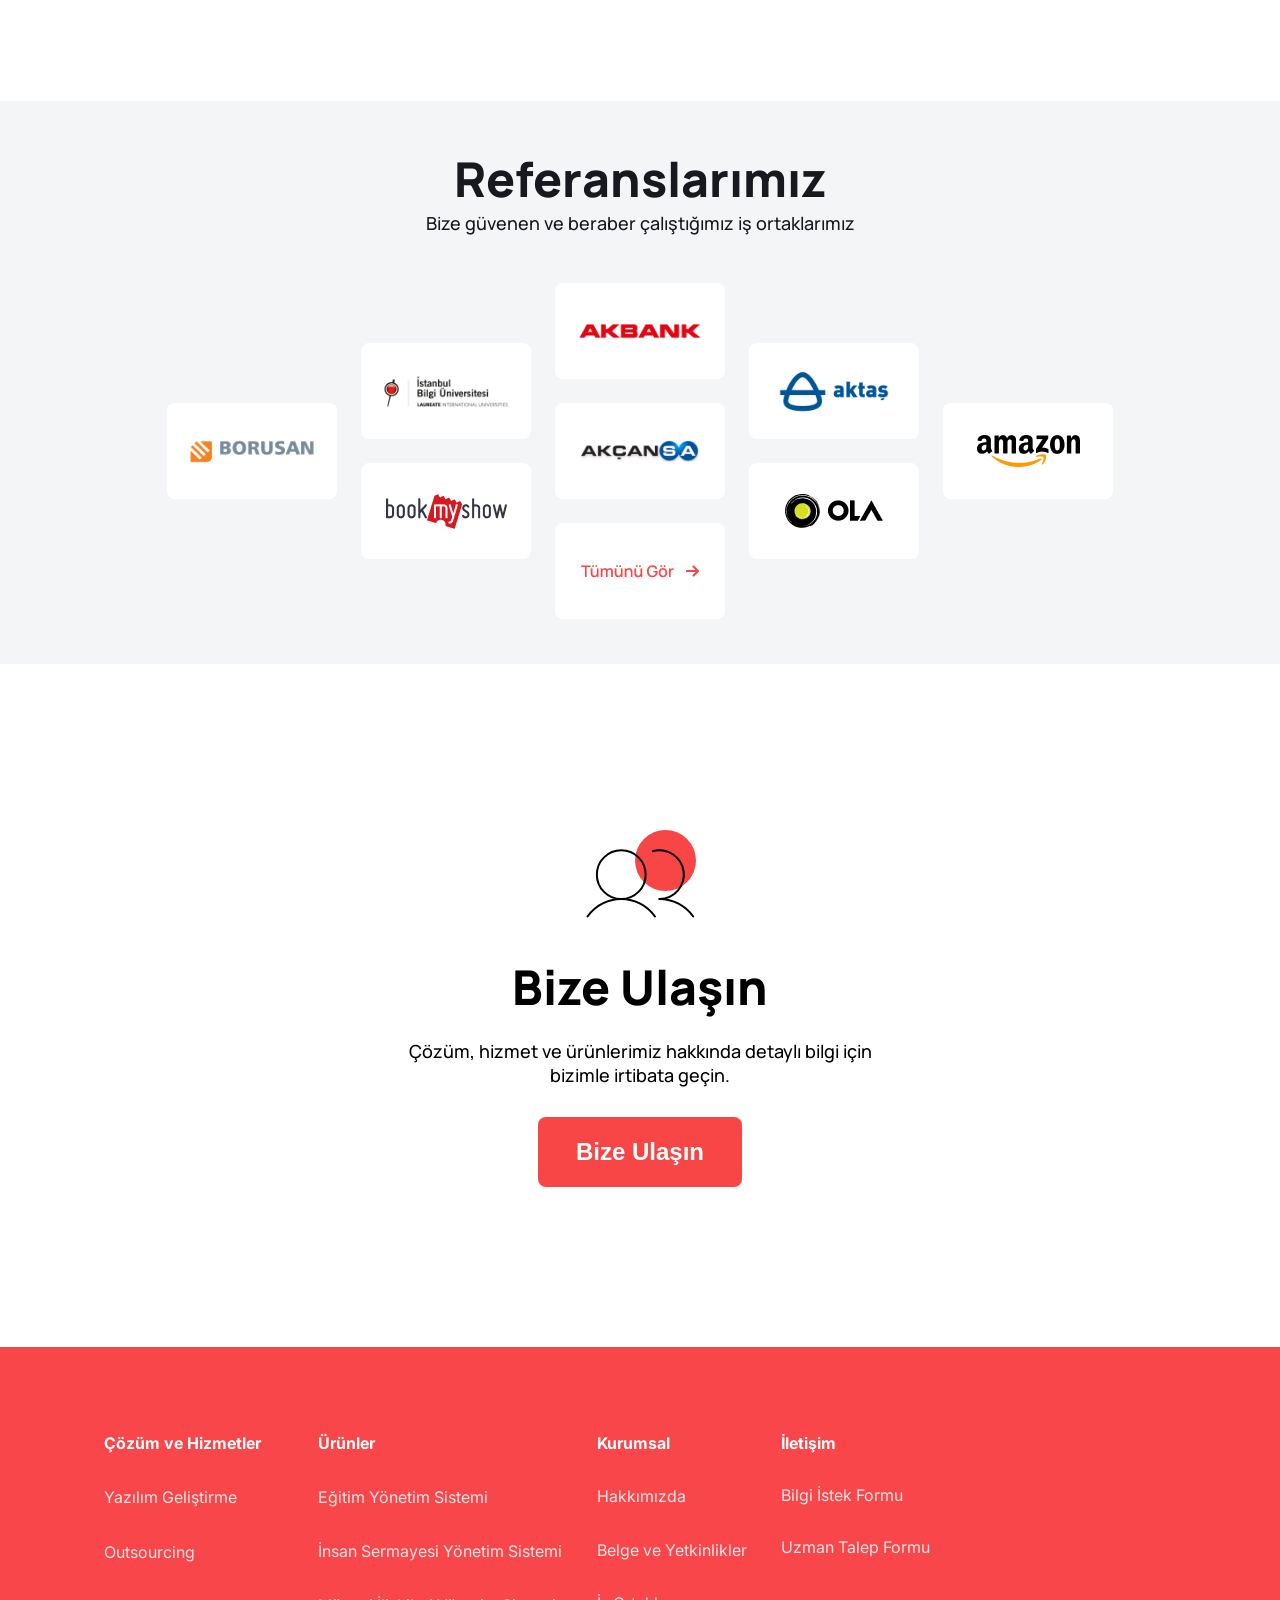
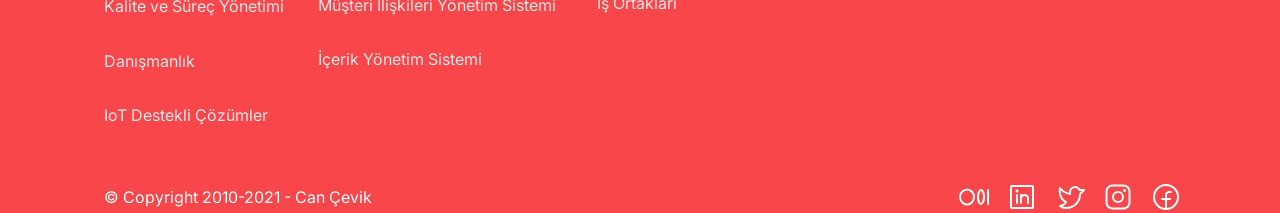
==== commit 59206dde: "final 2r tusul" ====
--- a/index.html
+++ b/index.html
@@ -148,7 +148,7 @@
 
     <div class="box3">
       <div class="box3a">
-        <h2>Test Yönetimiyle Neler Sağlıyoruz?</h2>
+        <h2 class="box3ah2">Test Yönetimiyle Neler Sağlıyoruz?</h2>
         <p>IoT Destekli Çözümler</p>
       </div>
       <div class="box3b">
--- a/style.css
+++ b/style.css
@@ -4,7 +4,8 @@
   box-sizing: border-box;
 }
 .box1 {
-  height: 754px;
+  /* height: 754px; */
+ 
   background-image: url(./2r\ tusul\ box1\ zurag.png);
   background-position: center;
   background-size: cover;
@@ -64,6 +65,7 @@
   max-width: 787px;
   padding-top: 135px;
   padding-left: 122px;
+   padding-bottom: 148px;
 }
 section h1 {
   font-size: 64px;
@@ -377,7 +379,7 @@
 }
 .box3b {
   gap: 30px;
-  max-height: 52px;
+  /* max-height: 52px; */
   display: flex;
   color: white;
   align-items: center;
@@ -516,7 +518,7 @@
 }
 
 .box5 {
-  height: 603px;
+  /* height: 603px; */
   display: flex;
   flex-direction: column;
   gap: 48px;
@@ -525,7 +527,7 @@
   background-color: #f4f5f7;
   font-family: "manrope";
 }
-.box5a {
+.box5a {padding-top: 45px;
   display: flex;
   flex-direction: column;
   align-items: center;
@@ -540,7 +542,7 @@
   font-size: 18px;
   color: #18191f;
 }
-.box5b {
+.box5b {padding-bottom: 45px;
   align-items: center;
   display: flex;
   gap: 24px;
@@ -744,7 +746,6 @@
   flex-wrap: wrap;
   font-size: 16px;
   font-family: "inter";
-  height: 536px;
   background-color: #f8464a;
 }
 .footerdiv1 {
@@ -857,7 +858,8 @@
     display: block;
   }
   section {
-  
+  padding-top:96px ;
+  padding-left: 20px;
   }
   section h1 {
     width: 100%
@@ -865,8 +867,8 @@
     font-size: 56px;
   }
   .sectionp {
-    width: 525px;
-    height: 99px;
+    max-width: 525px;
+    max-height: 99px;
     font-size: 16px;
     padding: 0px;
   }
@@ -878,14 +880,12 @@
     margin-right: 4px;
     width: 114.33px;
   }
-  .box2a p {
-    width: 852px;
+  .box2a {min-width: 590px;
   }
   .box2b {
     justify-content: center;
     gap: 80px;
-    width: 764px;
-    height: 798px;
+    max-width: 590px;
   }
   .box2b1 {
     width: 298px;
@@ -911,13 +911,15 @@
     height: 84px;
   }
   .box3a {
-    width: 826px;
-    height: 104px;
+    max-width: 590px;
     gap: 8px;
   }
+  .box3ah2 {max-width: 590px;
+    text-align: center;
+  }
   .box3b {
-    max-width: 906px;
-    height: 52.77px;
+    max-width: 590px;
+    /* height: 52.77px; */
   }
   .box3b p {
     font-size: 14px;
@@ -934,10 +936,10 @@
     flex-wrap: wrap;
     display: flex;
     align-items: center;
-    flex-direction: column;
-    max-width: 904px;
-    max-height: 404px;
-    gap: 0px;
+    /* flex-direction: column; */
+    /* max-width: 904px; */
+    /* max-height: 404px; */
+    /* gap: 0px; */
   }
   .box4a1 {
     max-width: 515px;
@@ -964,10 +966,10 @@
 
   .box4b {
     align-items: center;
-    justify-content: space-between;
+    /* justify-content: space-between; */
     display: flex;
     flex-wrap: wrap;
-    max-height: 404px;
+    /* max-height: 404px; */
   }
   .box4b2 {
     display: flex;
@@ -1014,6 +1016,10 @@
   .box5a {
     padding-top: 45px;
   }
+  .box5b {flex-direction: column;
+    flex-wrap: wrap;
+    padding-bottom: 45px
+  }
   .box6 {
     padding: 160px 189px;
   }
@@ -1027,8 +1033,57 @@
     padding-right: 60px;
   }
 }
-@media (max-width: 393px) {
-  .box1 {
-    min-width: 393px;
-  }
-}
+
+@media (max-width: 600px) {
+  .box1 {}
+  section {
+  padding-top: 62px;
+padding-bottom: 84px;}
+  section h1 {font-size: 42px;
+}
+section div {max-width: 335px;
+max-height: 60px;}
+.sectionbutton {max-width: 90;
+max-height: 50px;}
+.box2 {padding-top: 60px; padding-bottom: 90px;
+gap: 40px;}
+.box2a {min-width: 334px;}
+.box2a h2 {font-size: 24px;
+max-width: 334px;}
+.box2a p {font-size: 12px;
+max-width: 334px;}
+.box3 {gap: 80px;}
+.box3a h2 {font-size: 36px;}
+.box3b {flex-wrap: wrap; flex-direction: column; display: flex; justify-content: center; align-items: center;}
+.box3b svg {width: 36px; height: 36px;}
+.box4 {padding-top: 90px; padding-bottom: 79px;}
+.box4a {max-width:338px ; max-height: 733px;}
+.box4a1 {max-width: 338px; ; max-height: ;}
+.box4a1 h1 {font-size: 36px; text-align: center;}
+.box4a1 p {font-size: 14px; max-width: 336px; text-align: center;}
+.box4a1 button {min-width: 338px;}
+.box4a2 {max-width:335px ; max-height: 312px;}
+.box4b2 {max-width: 338px;}
+.box4b11 {max-width:335px ;max-height: 312px;}
+.box4b2h11 {font-size: 36px; text-align: center;}
+.box4b2pp {font-size: 14px; max-width: 336px; text-align: center;}
+.box4b button {min-width: 338px;}
+
+.box5a h2 {font-size: 36px;}
+.box5a p {font-size: 14px;}
+.box5b4 {display: none;}
+.box5b5 {display: none;}
+
+.box6div {max-width: 90px;
+max-height: 90px;}
+.box6 h2 {font-size: 36px; min-width: 192px;}
+.box6 p {min-width: 335px; font-size: 14px;}
+.box6 button {max-width: 124px; max-height: 42px; font-size: 16px;}
+.box6 {padding-top: 90px;
+padding-bottom: 82px;}
+.footerdiv1 {padding-top: 80px; max-width: 400px;
+padding-left: 20px; flex-wrap: wrap;}
+.footerdiv2 {padding-bottom: 77px; padding-left: 20px; 
+padding-top: 30px; flex-direction: column-reverse; gap: 62px; align-items: flex-start;}
+.footerlogo {max-width: 224px;}
+}
